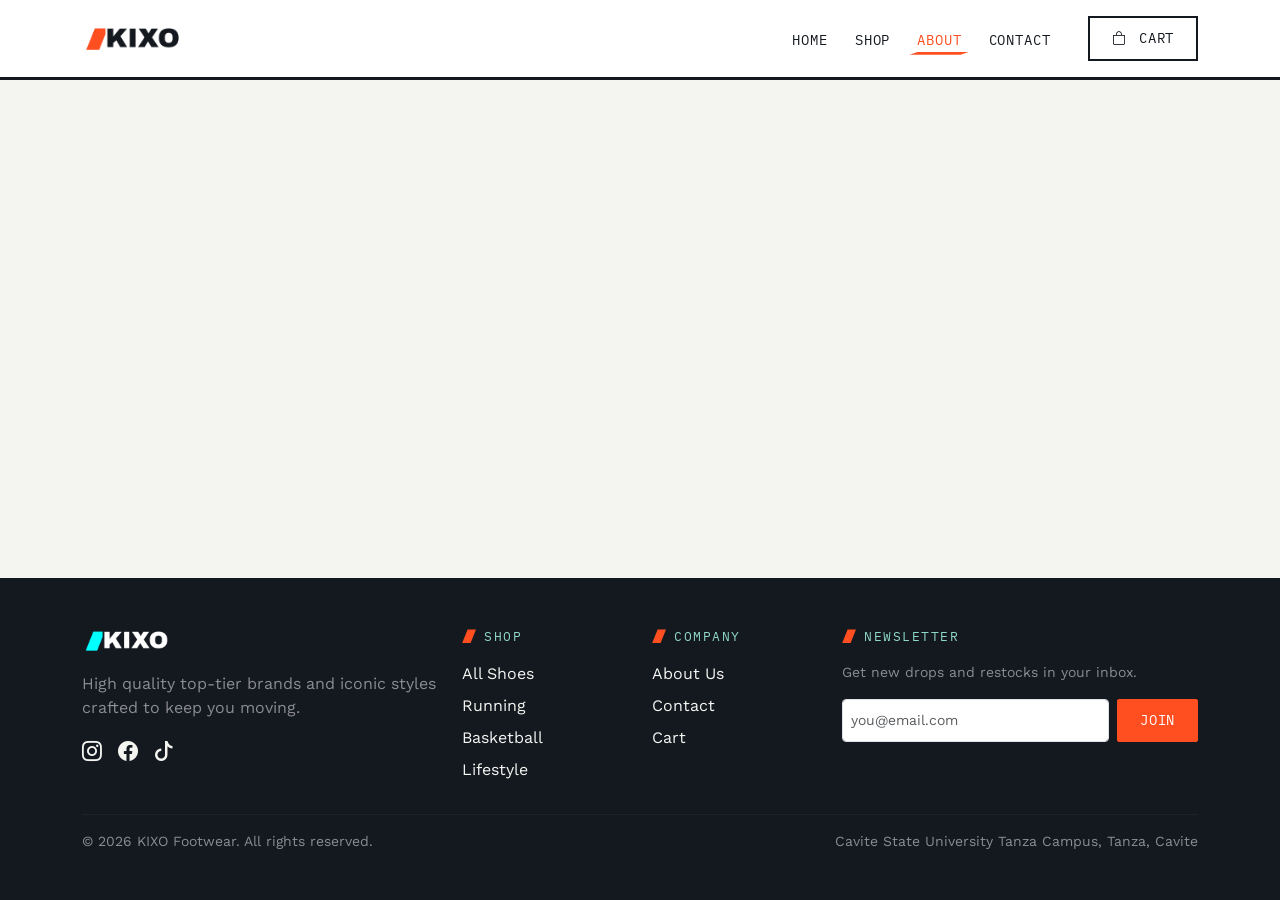
==== about.html @ c461f70f "3rd Commit:: Apply nav and footer" ====
<!DOCTYPE html>
<html lang="en">

<head>
    <meta charset="UTF-8">
    <meta name="viewport" content="width=device-width, initial-scale=1.0">
    <title>About Us | KIXO</title>
    <link href="https://cdn.jsdelivr.net/npm/bootstrap@5.3.3/dist/css/bootstrap.min.css" rel="stylesheet">
    <!-- Bootstrap Icons -->
    <link href="https://cdn.jsdelivr.net/npm/bootstrap-icons@1.11.3/font/bootstrap-icons.css" rel="stylesheet">
    <!-- Google Fonts: Big Shoulders (display) / Work Sans (body) / IBM Plex Mono (labels, prices) -->
    <link rel="preconnect" href="https://fonts.googleapis.com">
    <link rel="preconnect" href="https://fonts.gstatic.com" crossorigin>
    <link
        href="https://fonts.googleapis.com/css2?family=Big+Shoulders:wght@600;700;900&family=Work+Sans:wght@400;500;600;700&family=IBM+Plex+Mono:wght@400;500;600;700&display=swap"
        rel="stylesheet">
    <link rel="stylesheet" href="css/style.css">
</head>

<body class="d-flex flex-column min-vh-100">
    <nav class="navbar navbar-expand-lg navbar-stride sticky-top py-3">
        <div class="container">
            <a class="navbar-brand" href="index.html">
                <img src="images/logo.png" alt="Stride home">
            </a>

            <button class="navbar-toggler d-lg-none border-0" type="button" data-bs-toggle="offcanvas"
                data-bs-target="#mobileNav" aria-controls="mobileNav" aria-label="Toggle navigation">
                <span class="navbar-toggler-icon"></span>
            </button>

            <div class="d-none d-lg-flex align-items-center ms-auto">
                <ul class="navbar-nav">
                    <li class="nav-item"><a class="nav-link" href="index.html">Home</a></li>
                    <li class="nav-item"><a class="nav-link" href="products.html">Shop</a></li>
                    <li class="nav-item"><a class="nav-link active" aria-current="page" href="about.html">About</a></li>
                    <li class="nav-item"><a class="nav-link" href="contact.html">Contact</a></li>
                </ul>
                <a href="cart.html" class="btn btn-outline-dark btn-cart btn-sm ms-4">
                    <i class="bi bi-bag me-1"></i> Cart
                </a>
            </div>
        </div>
    </nav>

    <div class="offcanvas offcanvas-end offcanvas-stride" tabindex="-1" id="mobileNav" aria-labelledby="mobileNavLabel">
        <div class="offcanvas-header">
            <h5 class="offcanvas-title display-font" id="mobileNavLabel">Menu</h5>
            <button type="button" class="btn-close" data-bs-dismiss="offcanvas" aria-label="Close"></button>
        </div>
        <div class="offcanvas-body">
            <ul class="navbar-nav">
                <li class="nav-item"><a class="nav-link" href="index.html">Home</a></li>
                <li class="nav-item"><a class="nav-link" href="products.html">Shop</a></li>
                <li class="nav-item"><a class="nav-link active" aria-current="page" href="about.html">About</a></li>
                <li class="nav-item"><a class="nav-link" href="contact.html">Contact</a></li>
                <li class="nav-item"><a class="nav-link" href="cart.html"><i class="bi bi-bag me-2"></i>Cart</a></li>
            </ul>
            <hr class="border-secondary">
            <div class="d-flex gap-3 fs-5">
                <a href="#" aria-label="Instagram"><i class="bi bi-instagram"></i></a>
                <a href="#" aria-label="Facebook"><i class="bi bi-facebook"></i></a>
                <a href="#" aria-label="TikTok"><i class="bi bi-tiktok"></i></a>
            </div>
        </div>
    </div>

    <main>

    </main>

    <footer class="footer-stride py-5 mt-auto">
        <div class="container">
            <div class="row gy-4">
                <div class="col-lg-4">
                    <img src="images/logo.png" class="footer-brand mb-3" alt="KIXO">
                    <p class="text-white-50">High quality top-tier brands and iconic styles crafted to keep you moving.
                    </p>
                    <div class="d-flex gap-3 fs-5">
                        <a href="#" aria-label="Instagram"><i class="bi bi-instagram"></i></a>
                        <a href="#" aria-label="Facebook"><i class="bi bi-facebook"></i></a>
                        <a href="#" aria-label="TikTok"><i class="bi bi-tiktok"></i></a>
                    </div>
                </div>
                <div class="col-lg-2 col-6">
                    <p class="eyebrow mb-3">Shop</p>
                    <ul class="list-unstyled d-flex flex-column gap-2">
                        <li><a href="products.html" class="text-decoration-none">All Shoes</a></li>
                        <li><a href="products.html" class="text-decoration-none">Running</a></li>
                        <li><a href="products.html" class="text-decoration-none">Basketball</a></li>
                        <li><a href="products.html" class="text-decoration-none">Lifestyle</a></li>
                    </ul>
                </div>
                <div class="col-lg-2 col-6">
                    <p class="eyebrow mb-3">Company</p>
                    <ul class="list-unstyled d-flex flex-column gap-2">
                        <li><a href="about.html" class="text-decoration-none">About Us</a></li>
                        <li><a href="contact.html" class="text-decoration-none">Contact</a></li>
                        <li><a href="cart.html" class="text-decoration-none">Cart</a></li>
                    </ul>
                </div>
                <div class="col-lg-4">
                    <p class="eyebrow mb-3">Newsletter</p>
                    <p class="text-white-50 small">Get new drops and restocks in your inbox.</p>
                    <form class="d-flex gap-2" onsubmit="return false;">
                        <label for="newsletterEmail" class="visually-hidden">Email address</label>
                        <input type="email" id="newsletterEmail" class="form-control form-control-sm"
                            placeholder="you@email.com">
                        <button class="btn btn-primary btn-sm text-nowrap">Join</button>
                    </form>
                </div>
            </div>
            <hr>
            <div class="d-flex flex-column flex-md-row justify-content-between small text-white-50 gap-2">
                <p class="mb-0">&copy; 2026 KIXO Footwear. All rights reserved.</p>
                <p class="mb-0">Cavite State University Tanza Campus, Tanza, Cavite</p>
            </div>
        </div>
    </footer>
    <script src="https://cdn.jsdelivr.net/npm/bootstrap@5.3.3/dist/js/bootstrap.bundle.min.js"></script>
    <script src="js/script.js"></script>
</body>

</html>
---- css/style.css ----
/* Main colors and fonts theme */
:root{
  --ink:    #14181F;   /* primary text / dark surfaces   */
  --cloud:  #F4F5F1;   /* page background                */
  --signal: #FF4E1F;   /* primary accent / CTAs           */
  --court:  #0F6F5C;   /* secondary accent / categories   */
  --steel:  #5B6472;   /* muted text / borders            */
  --chalk:  #FFFFFF;   /* card surfaces                   */
  --fog:    #DEE0D9;   /* light neutral surface           */

  --font-display: 'Big Shoulders', sans-serif;
  --font-body: 'Work Sans', sans-serif;
  --font-mono: 'IBM Plex Mono', monospace;
}

/* Base */
body{
  font-family: var(--font-body);
  background-color: var(--cloud);
  color: var(--ink);
}

h1,h2,h3,h4,h5,.display-font{
  font-family: var(--font-display);
  font-weight: 700;
  text-transform: uppercase;
  letter-spacing: .01em;
}

.eyebrow{
  font-family: var(--font-mono);
  font-size: .8rem;
  letter-spacing: .12em;
  text-transform: uppercase;
  color: var(--court);
  display: inline-flex;
  align-items: center;
  gap: .5rem;
}
.eyebrow::before{
  content: "";
  display: inline-block;
  width: 14px;
  height: 14px;
  background: var(--signal);
  clip-path: polygon(0 100%, 40% 0, 100% 0, 60% 100%);
}

.price, .mono{
  font-family: var(--font-mono);
}

.text-signal{ color: var(--signal) !important; }

a{ color: var(--court); }
a:hover{ color: var(--signal); }

:focus-visible{
  outline: 3px solid var(--signal);
  outline-offset: 2px;
}

@media (prefers-reduced-motion: reduce){
  *{ animation-duration: .001ms !important; transition-duration: .001ms !important; }
}

/* Signature diagonal motif (used in hero / promo / dividers) */

.diagonal-b{
  clip-path: polygon(0 0, 100% 0, 100% 88%, 0 100%);
}
.diagonal-t{
  clip-path: polygon(0 12%, 100% 0, 100% 100%, 0 100%);
}

.chevron{
  display: inline-block;
  width: 1em;
  height: 1em;
  background: currentColor;
  clip-path: polygon(0 100%, 40% 0, 100% 0, 60% 100%);
}

/* Navbar */
.navbar-stride{
  background-color: var(--chalk);
  border-bottom: 3px solid var(--ink);
}
.navbar-stride .navbar-brand img{ height: 34px; }
.navbar-stride .nav-link{
  font-family: var(--font-mono);
  font-size: .85rem;
  letter-spacing: .06em;
  text-transform: uppercase;
  color: var(--ink);
  position: relative;
  margin: 0 .35rem;
  padding-bottom: .25rem !important;
}
.navbar-stride .nav-link:hover{ color: var(--signal); }
.navbar-stride .nav-link.active{ color: var(--signal); }
.navbar-stride .nav-link.active::after{
  content: "";
  position: absolute;
  left: 0; bottom: 0;
  width: 100%;
  height: 3px;
  background: var(--signal);
  clip-path: polygon(0 100%, 15% 0, 100% 0, 85% 100%);
}
.navbar-stride .btn-cart{
  border: 2px solid var(--ink);
  border-radius: 0;
}

/* Offcanvas mobile nav */
.offcanvas-stride{
  background-color: var(--ink);
  color: var(--cloud);
  width: 300px;
}
.offcanvas-stride .nav-link{
  font-family: var(--font-mono);
  color: var(--cloud);
  font-size: 1rem;
  letter-spacing: .04em;
  text-transform: uppercase;
  padding: .75rem 0;
  border-bottom: 1px solid rgba(244,245,241,.12);
}
.offcanvas-stride .nav-link:hover,
.offcanvas-stride .nav-link.active{ color: var(--signal); }
.offcanvas-stride .btn-close{ filter: invert(1); }

/* Buttons */
.btn{
  border-radius: 2px;
  font-family: var(--font-mono);
  letter-spacing: .04em;
  text-transform: uppercase;
  font-size: .85rem;
  padding: .65rem 1.4rem;
}
.btn-primary{
  background-color: var(--signal);
  border-color: var(--signal);
}
.btn-primary:hover,
.btn-primary:focus{
  background-color: #E0430F;
  border-color: #E0430F;
}
.btn-dark{
  background-color: var(--ink);
  border-color: var(--ink);
}
.btn-outline-dark{
  border-color: var(--ink);
  color: var(--ink);
}
.btn-outline-dark:hover{
  background-color: var(--ink);
}

/*  Hero */
.hero{
  background-color: var(--ink);
  color: var(--chalk);
  background-size: cover;
  background-position: left center;
  padding-bottom: 4rem;
}
.hero .eyebrow{ color: #B7BAB2; }
.hero .eyebrow::before{ background: var(--signal); }
.hero h1{
  font-size: clamp(2.75rem, 6vw, 5.25rem);
  line-height: .95;
}

/* Cards — products, categories, about */
.card{
  border: 1px solid var(--fog);
  border-radius: 4px;
  background-color: var(--chalk);
  box-shadow: 0 1px 3px rgba(20,24,31,.06);
  transition: transform .15s ease, box-shadow .15s ease;
}
.card:hover{
  transform: translateY(-4px);
  box-shadow: 0 10px 24px rgba(20,24,31,.12);
}
.card-img-top{
  aspect-ratio: 1 / 1;
  object-fit: cover;
}

.badge-signal{ background-color: var(--signal); color: var(--chalk); }
.badge-court{ background-color: var(--court); color: var(--chalk); }

.category-card{
  position: relative;
  border-radius: 4px;
  overflow: hidden;
  min-height: 220px;
}
.category-card img{
  width: 100%; height: 100%; object-fit: cover;
  position: absolute; inset: 0; z-index: 0;
}
.category-card .category-label{
  position: relative; z-index: 1;
  height: 100%;
  display: flex; align-items: flex-end;
  padding: 1.25rem;
  background: linear-gradient(0deg, rgba(20,24,31,.75), rgba(20,24,31,0) 60%);
}
.category-card .category-label span{
  color: var(--chalk);
  font-family: var(--font-display);
  font-size: 1.6rem;
}

/* Promo banner  */
.promo-banner{
  background-color: var(--court);
  color: var(--chalk);
  background-size: cover;
  background-position: center;
}

/* Footer */
.footer-stride{
  background-color: var(--ink);
  color: var(--cloud);
}
.footer-stride a{ color: var(--cloud); }
.footer-stride a:hover{ color: var(--signal); }
.footer-stride .footer-brand{
  height: 30px;
  filter: invert(1) brightness(2);
}
.footer-stride .eyebrow{ color: #8FD9C4; }
.footer-stride .eyebrow::before{ background: var(--signal); }
.footer-stride hr{ border-color: rgba(244,245,241,.15); }

/* Util */
.section-pad{ padding-top: 5rem; padding-bottom: 5rem; }
@media (max-width: 767.98px){
  .section-pad{ padding-top: 3rem; padding-bottom: 3rem; }
}
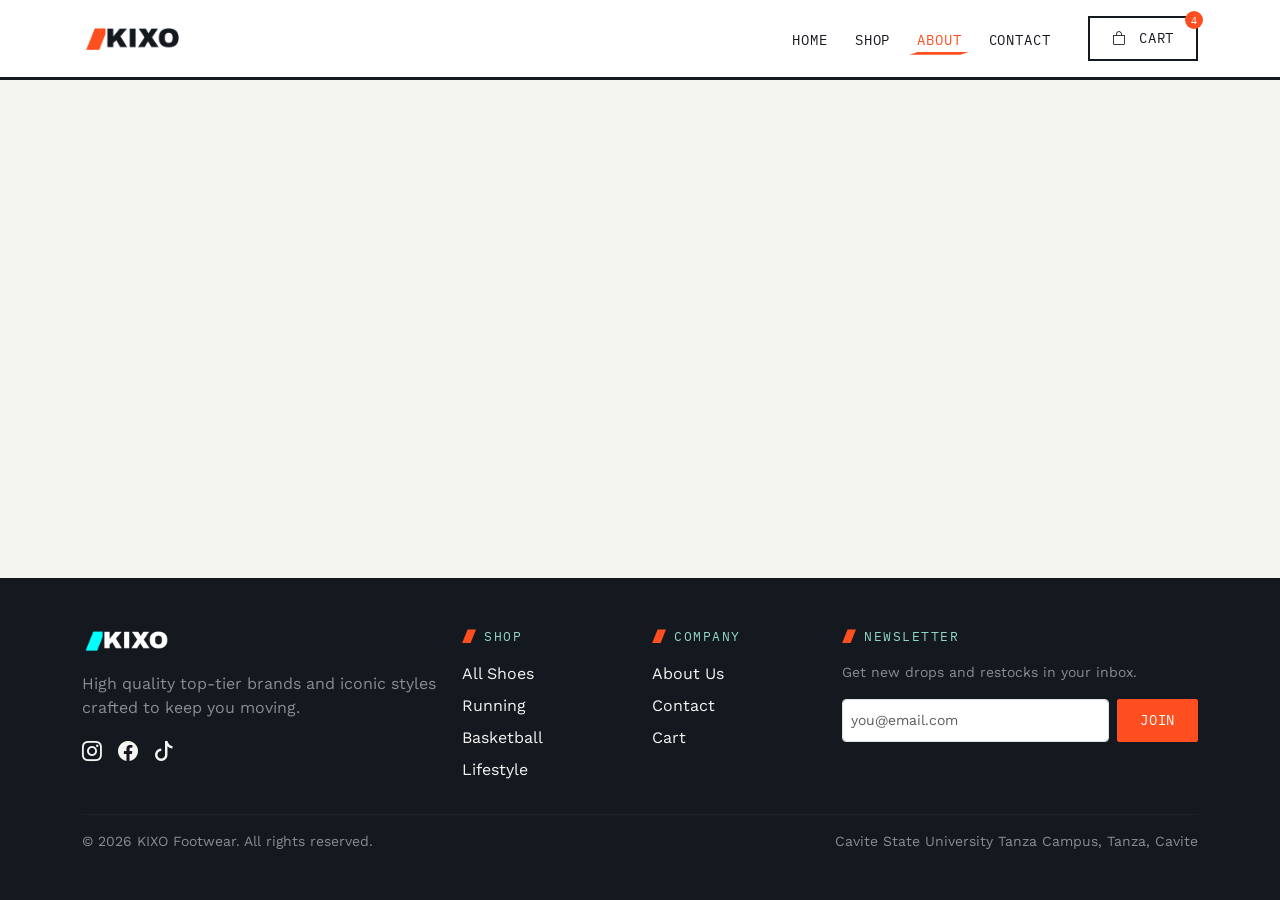
==== commit d74c681f: "9th Commit: Huge Changes & New Features" ====
--- a/about.html
+++ b/about.html
@@ -38,6 +38,7 @@
                 </ul>
                 <a href="cart.html" class="btn btn-outline-dark btn-cart btn-sm ms-4">
                     <i class="bi bi-bag me-1"></i> Cart
+                    <span id="navCartCount" class="cart-count-badge"></span>
                 </a>
             </div>
         </div>
@@ -118,6 +119,8 @@
         </div>
     </footer>
     <script src="https://cdn.jsdelivr.net/npm/bootstrap@5.3.3/dist/js/bootstrap.bundle.min.js"></script>
+    <script src="js/products-data.js"></script>
+    <script src="js/cart.js"></script>
     <script src="js/script.js"></script>
 </body>
 
--- a/css/style.css
+++ b/css/style.css
@@ -7,10 +7,19 @@
   --steel:  #5B6472;   /* muted text / borders            */
   --chalk:  #FFFFFF;   /* card surfaces                   */
   --fog:    #DEE0D9;   /* light neutral surface           */
+  --white:  #FFFFFF;   /* white                           */
 
   --font-display: 'Big Shoulders', sans-serif;
   --font-body: 'Work Sans', sans-serif;
   --font-mono: 'IBM Plex Mono', monospace;
+
+  /*
+   * Product cards (Featured on Home + Shop grid): fixed height is customizable.
+   * Change --product-card-height to make every product card taller or shorter.
+   * Optional: --product-card-image-height sets the photo area inside each card.
+   */
+  --product-card-height: 26rem;
+  --product-card-image-height: 11.5rem;
 }
 
 /* Base */
@@ -18,6 +27,11 @@
   font-family: var(--font-body);
   background-color: var(--cloud);
   color: var(--ink);
+}
+
+/* Home page only: pure white background instead of the default cloud tint */
+body.page-home{
+  background-color: var(--chalk);
 }
 
 h1,h2,h3,h4,h5,.display-font{
@@ -111,6 +125,23 @@
 .navbar-stride .btn-cart{
   border: 2px solid var(--ink);
   border-radius: 0;
+  position: relative;
+}
+.cart-count-badge{
+  position: absolute;
+  top: -7px;
+  right: -7px;
+  min-width: 18px;
+  height: 18px;
+  padding: 0 4px;
+  border-radius: 999px;
+  background-color: var(--signal);
+  color: var(--chalk);
+  font-family: var(--font-mono);
+  font-size: .65rem;
+  line-height: 18px;
+  text-align: center;
+  display: none;
 }
 
 /* Offcanvas mobile nav */
@@ -192,6 +223,87 @@
 .card-img-top{
   aspect-ratio: 1 / 1;
   object-fit: cover;
+}
+
+/* Product grid — index.html featured + products.html shop */
+.product-item > .card{
+  height: var(--product-card-height);
+  display: flex;
+  flex-direction: column;
+  overflow: hidden;
+}
+.product-item > .card > .position-relative{
+  flex-shrink: 0;
+}
+.product-item .card-img-top{
+  height: var(--product-card-image-height);
+  aspect-ratio: unset;
+  width: 100%;
+  object-fit: cover;
+}
+.product-item .card-body{
+  flex: 1 1 auto;
+  min-height: 0;
+}
+.product-item .card-body > h3{
+  display: -webkit-box;
+  -webkit-box-orient: vertical;
+  -webkit-line-clamp: 2;
+  overflow: hidden;
+}
+.product-item .card-body > p.text-secondary{
+  display: -webkit-box;
+  -webkit-box-orient: vertical;
+  -webkit-line-clamp: 3;
+  overflow: hidden;
+  margin-bottom: 0.75rem;
+}
+
+/* Product details — large image */
+#productDetailRoot .col-lg-6:first-child > div.rounded{
+  border: 3px solid var(--signal);
+}
+
+/* Product details — size picker */
+.product-size-picker{
+  padding: 1rem 1.1rem;
+  border: 1px solid var(--fog);
+  border-radius: 4px;
+  background-color: var(--chalk);
+}
+.size-region-group .btn{
+  font-family: var(--font-mono);
+  font-size: .75rem;
+  letter-spacing: .08em;
+  min-width: 3.25rem;
+}
+.size-option-btn{
+  min-width: 2.85rem;
+  padding: .5rem .65rem;
+  font-family: var(--font-mono);
+  font-size: .85rem;
+  line-height: 1;
+  border: 1px solid var(--fog);
+  border-radius: 4px;
+  background-color: var(--cloud);
+  color: var(--ink);
+  transition: border-color .15s ease, background-color .15s ease, color .15s ease;
+}
+.size-option-btn:hover{
+  border-color: var(--steel);
+  background-color: var(--chalk);
+}
+.size-option-btn.active{
+  border-color: var(--ink);
+  background-color: var(--ink);
+  color: var(--chalk);
+}
+.size-option-btn:focus-visible{
+  outline: 3px solid var(--signal);
+  outline-offset: 2px;
+}
+#sizeSelectionHint.is-warning{
+  color: var(--signal);
 }
 
 .badge-signal{ background-color: var(--signal); color: var(--chalk); }
@@ -228,6 +340,23 @@
   background-position: center;
 }
 
+/* Cart table */
+
+.table-cart th{
+  font-family: var(--font-mono);
+  font-size: .75rem;
+  text-transform: uppercase;
+  letter-spacing: .08em;
+  color: var(--steel);
+  border-bottom-width: 2px;
+}
+.table-cart td{ vertical-align: middle; }
+.cart-thumb{
+  width: 72px; height: 72px;
+  object-fit: cover;
+  border-radius: 4px;
+}
+
 /* Footer */
 .footer-stride{
   background-color: var(--ink);
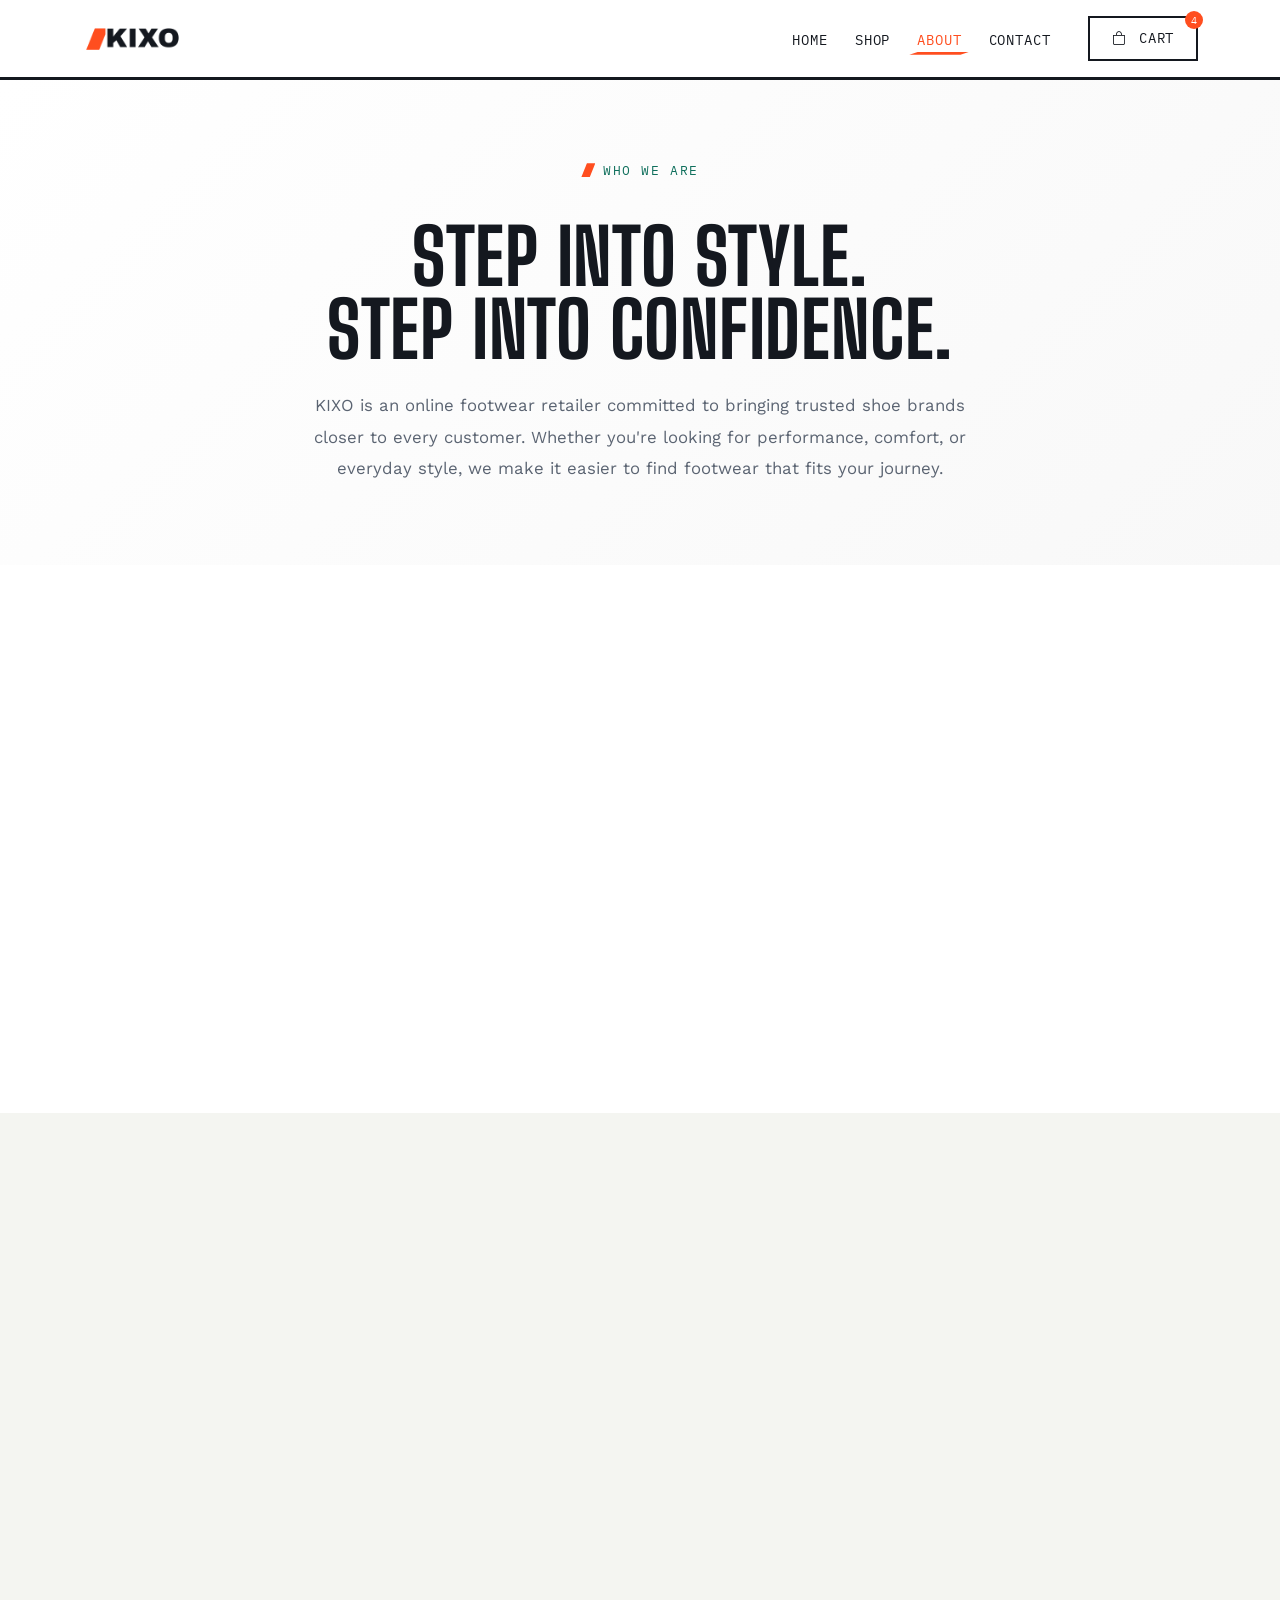
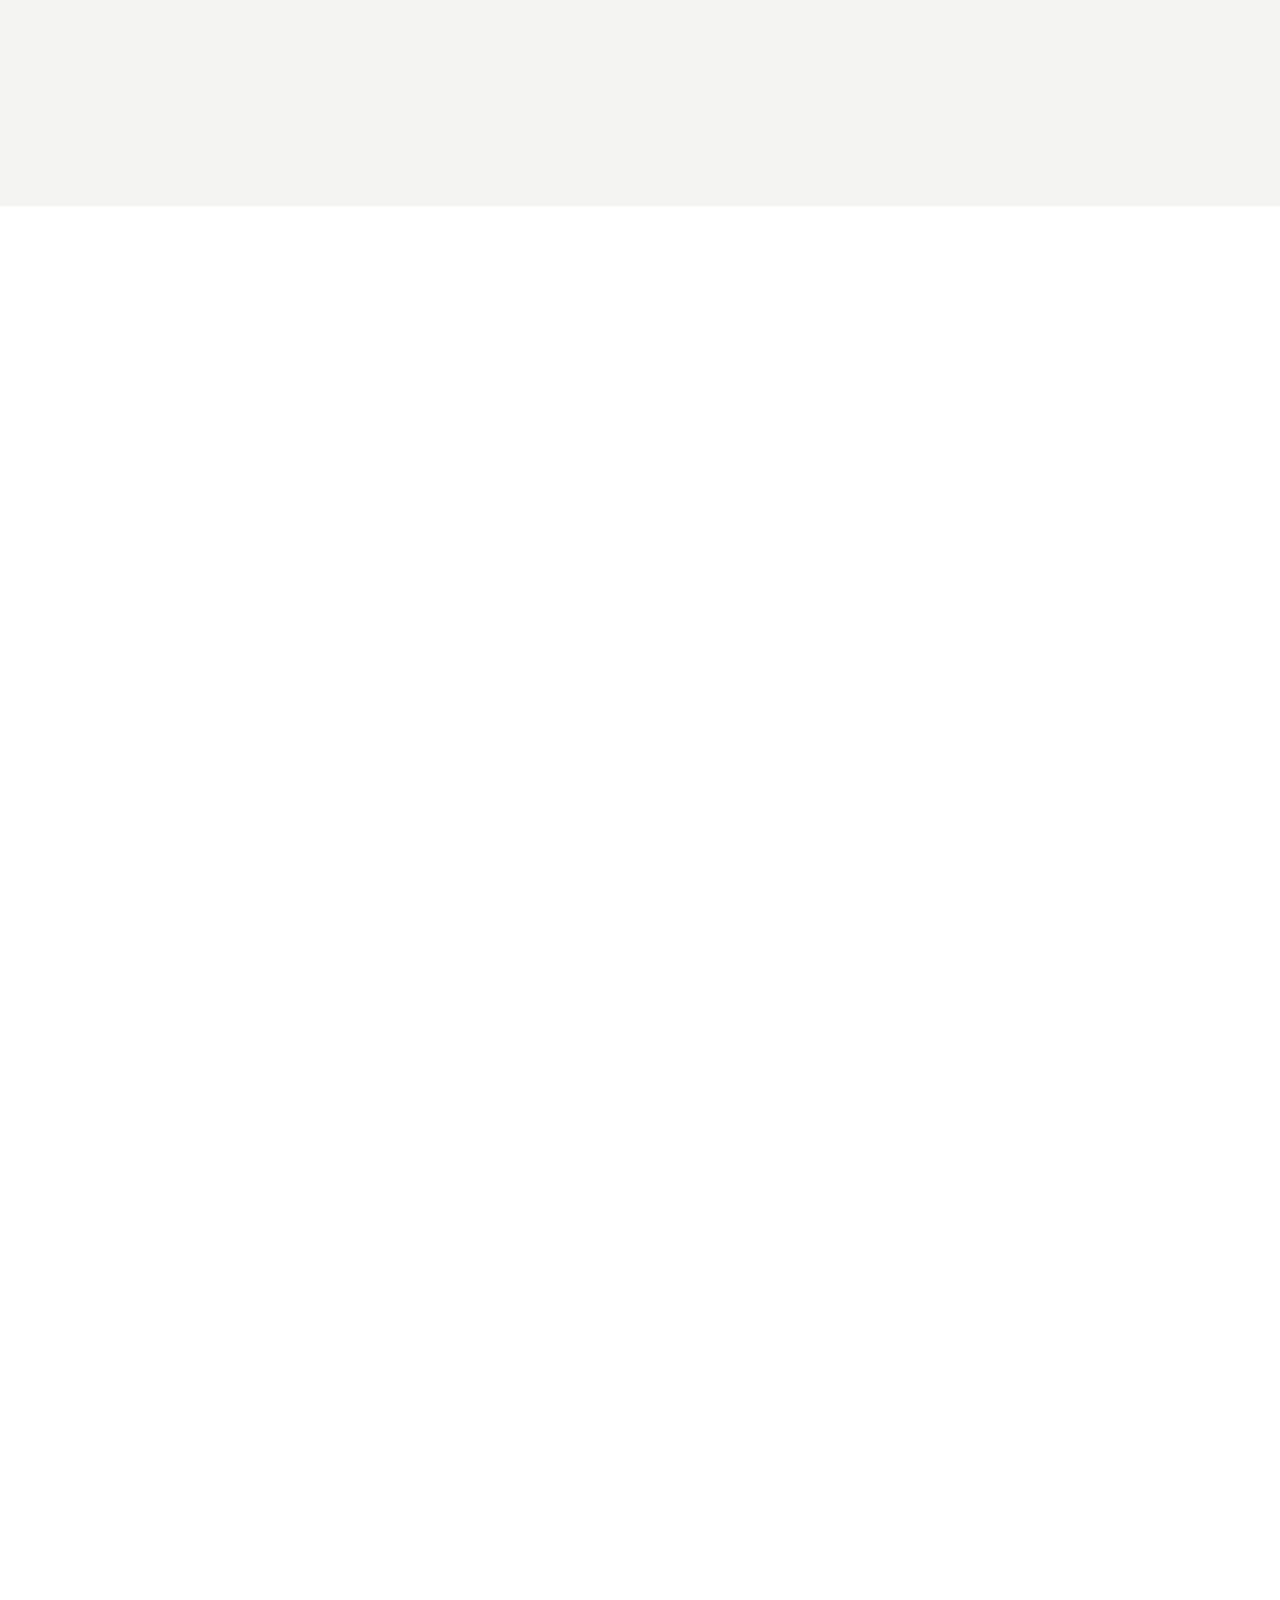
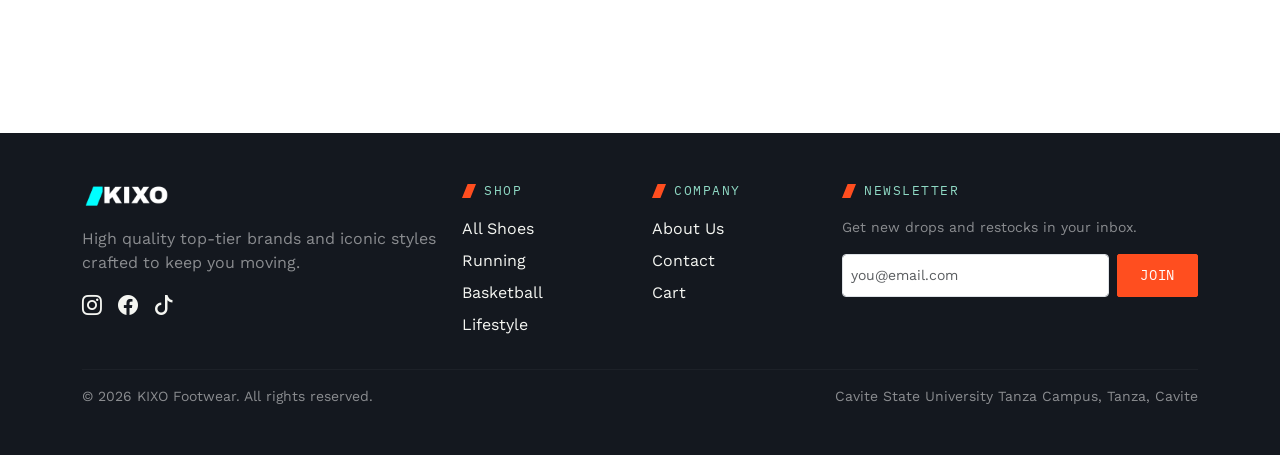
==== commit 08fd9678: "added about infos" ====
--- a/about.html
+++ b/about.html
@@ -15,6 +15,7 @@
         href="https://fonts.googleapis.com/css2?family=Big+Shoulders:wght@600;700;900&family=Work+Sans:wght@400;500;600;700&family=IBM+Plex+Mono:wght@400;500;600;700&display=swap"
         rel="stylesheet">
     <link rel="stylesheet" href="css/style.css">
+    <link rel="stylesheet" href="css/about.css">
 </head>
 
 <body class="d-flex flex-column min-vh-100">
@@ -68,7 +69,499 @@
 
     <main>
 
+    <!-- ABOUT HERO -->
+
+        <section class="about-hero section-pad">
+
+            <div class="container">
+
+                <div class="row justify-content-center">
+
+                    <div class="col-lg-8 text-center">
+
+                        <p class="eyebrow">
+
+                            WHO WE ARE
+
+                        </p>
+
+                        <h1 class="display-font hero-title mt-4">
+
+                            Step Into Style.
+                            <br>
+                            Step Into Confidence.
+
+                        </h1>
+
+                        <p class="hero-text mt-4">
+
+                            KIXO is an online footwear retailer committed to
+                            bringing trusted shoe brands closer to every customer.
+                            Whether you're looking for performance, comfort,
+                            or everyday style, we make it easier to find
+                            footwear that fits your journey.
+
+                        </p>
+
+                    </div>
+
+                </div>
+
+            </div>
+
+        </section>
+
+        <!-- OUR STORY -->
+
+        <section id="our-story" class="our-story">
+
+            <div class="container">
+
+                <div class="row align-items-center g-5">
+
+                    <!-- Left : Story Text -->
+
+                    <div class="col-lg-6 reveal-left">
+
+                        <p class="eyebrow">
+                            OUR STORY
+                        </p>
+
+                        <h2 class="display-font story-title mt-3">
+                            Bringing Trusted Footwear
+                            Closer to Everyone.
+                        </h2>
+
+                        <p class="story-text mt-4">
+                            KIXO was founded with a simple vision—to make finding quality
+                            footwear easier, more convenient, and more enjoyable. We believe
+                            every customer deserves access to trusted shoe brands without the
+                            hassle of searching through countless stores.
+                        </p>
+
+                        <p class="story-text">
+                            From athletic performance to everyday lifestyle shoes, KIXO
+                            carefully brings together a wide selection of footwear that
+                            combines comfort, style, and reliability. Our goal is to help
+                            every customer step confidently into every journey.
+                        </p>
+
+                    </div>
+
+                    <!-- Right : Story Image -->
+
+                    <div class="col-lg-6 reveal-right">
+
+                        <div class="story-image-wrapper">
+
+                            <img
+                                src="images/aboutus-imgs/shoe collection.jpg"
+                                alt="Our Story"
+                                class="img-fluid story-image">
+
+                        </div>
+
+                    </div>
+
+                </div>
+
+            </div>
+
+        </section>
+
+        <!-- OUR PURPOSE -->
+
+        <section id="our-purpose" class="purpose-section section-pad">
+
+            <div class="container">
+
+                <!-- Section Heading -->
+
+                <div class="text-center mb-5 reveal">
+
+                    <p class="eyebrow">
+
+                        OUR PURPOSE
+
+                    </p>
+
+                    <h2 class="display-font purpose-title mt-3">
+
+                        Driven by Passion.
+                        <br>
+                        Built for Every Step.
+
+                    </h2>
+
+                    <p class="purpose-subtitle mt-3">
+
+                        Everything we do is guided by our passion for providing
+                        customers with trusted footwear and an exceptional
+                        shopping experience.
+
+                    </p>
+
+                </div>
+
+                <div class="row g-4">
+
+                    <!-- Mission -->
+
+                    <div class="col-lg-6">
+
+                        <div class="card purpose-card reveal-up">
+
+                            <div class="purpose-icon">
+
+                                <i class="bi bi-lightning-charge-fill"></i>
+
+                            </div>
+
+                            <h3>
+
+                                Our Mission
+
+                            </h3>
+
+                            <div class="purpose-line"></div>
+
+                            <p>
+
+                                To provide customers with a convenient and reliable
+                                online destination for trusted footwear brands,
+                                offering quality products, excellent customer
+                                service, and a seamless shopping experience that
+                                inspires confidence in every step.
+
+                            </p>
+
+                        </div>
+
+                    </div>
+
+                    <!-- Vision -->
+
+                    <div class="col-lg-6">
+
+                        <div class="card purpose-card reveal-up">
+                            <div class="purpose-icon">
+
+                                <i class="bi bi-stars"></i>
+
+                            </div>
+
+                            <h3>
+
+                                Our Vision
+
+                            </h3>
+
+                            <div class="purpose-line"></div>
+
+                            <p>
+
+                                To become one of the most trusted online footwear
+                                retailers by connecting customers with premium
+                                shoe brands while continuously improving
+                                convenience, accessibility, and customer
+                                satisfaction.
+
+                            </p>
+
+                        </div>
+
+                    </div>
+
+                </div>
+
+            </div>
+
+        </section>
+
+        <!-- MEET THE TEAM -->
+
+        <section id="team" class="team-section section-pad">
+
+            <div class="container">
+
+                <!-- Section Heading -->
+
+                <div class="text-center mb-5 reveal">
+
+                    <p class="eyebrow">
+
+                        OUR TEAM
+
+                    </p>
+
+                    <h2 class="display-font team-title mt-3">
+
+                        The People Behind KIXO
+
+                    </h2>
+
+                    <p class="team-subtitle mt-3">
+
+                        Meet the passionate individuals who collaborated to
+                        bring the KIXO website to life.
+
+                    </p>
+
+                </div>
+
+                <!-- Leader -->
+
+                <div class="row justify-content-center mb-5">
+
+                    <div class="col-lg-4 col-md-6">
+
+                        <div class="team-card leader-card reveal-up">
+
+                            <img src="images/aboutus-imgs/no appearance.avif"
+                                class="team-photo"
+                                alt="Leader">
+
+                            <h4 class="mt-4">
+
+                                John Lery Domingo
+
+                            </h4>
+
+                            <span class="team-role">
+
+                                Project Leader
+
+                            </span>
+
+                            <p class="team-description mt-3">
+
+                                Led the development of KIXO by coordinating
+                                the team, managing project progress,
+                                and ensuring every section worked together.
+
+                            </p>
+
+                        </div>
+
+                    </div>
+
+                </div>
+
+                <!-- Members -->
+
+                <div class="row g-4">
+
+                    <!-- Member 1 -->
+
+                    <div class="col-lg-4 col-md-6">
+
+                        <div class="team-card reveal-up">
+
+                            <img src="images/aboutus-imgs/no appearance.avif"
+                                class="team-photo"
+                                alt="Rainier Castillo">
+
+                            <h5 class="mt-3">
+
+                                Rainier Castillo
+
+                            </h5>
+
+                            <span class="team-role">
+
+                                Frontend Developer
+
+                            </span>
+
+                            <p class="team-description">
+
+                                Developed the About Us page including
+                                Our Story, Mission & Vision,
+                                and Meet the Team sections.
+
+                            </p>
+
+                        </div>
+
+                    </div>
+
+                    <!-- Member 2 -->
+
+                    <div class="col-lg-4 col-md-6">
+
+                        <div class="team-card reveal-up">
+
+                            <img src="images/aboutus-imgs/no appearance.avif"
+                                class="team-photo"
+                                alt="Mike Cayunda">
+
+                            <h5 class="mt-3">
+
+                                Mike Cayunda
+
+                            </h5>
+
+                            <span class="team-role">
+
+                                Frontend Developer
+
+                            </span>
+
+                            <p class="team-description">
+
+                                Developed the Our Story section
+                                and contributed to the About page
+                                layout and content.
+
+                            </p>
+
+                        </div>
+
+                    </div>
+
+                    <!-- Member 3 -->
+
+                    <div class="col-lg-4 col-md-6">
+
+                        <div class="team-card reveal-up">
+
+                            <img src="images/aboutus-imgs/no appearance.avif"
+                                class="team-photo"
+                                alt="Adrian Mabuti">
+
+                            <h5 class="mt-3">
+
+                                Adrian Mabuti
+
+                            </h5>
+
+                            <span class="team-role">
+
+                                Assistant Leader
+
+                            </span>
+
+                            <p class="team-description">
+
+                                Assisted project management and
+                                coordinated development tasks.
+
+                            </p>
+
+                        </div>
+
+                    </div>
+
+                    <!-- Member 4 -->
+
+                    <div class="col-lg-4 col-md-6">
+
+                        <div class="team-card reveal-up">
+
+                            <img src="images/aboutus-imgs/no appearance.avif"
+                                class="team-photo"
+                                alt="Christian Fermin">
+
+                            <h5 class="mt-3">
+
+                                Christian Fermin
+
+                            </h5>
+
+                            <span class="team-role">
+
+                                Member
+
+                            </span>
+
+                            <p class="team-description">
+
+                                Worked on the FAQ section and
+                                helped improve customer support
+                                information.
+
+                            </p>
+
+                        </div>
+
+                    </div>
+
+                    <!-- Member 5 -->
+
+                    <div class="col-lg-4 col-md-6">
+
+                        <div class="team-card reveal-up">
+
+                            <img src="images/aboutus-imgs/no appearance.avif"
+                                class="team-photo"
+                                alt="Richie Mapa">
+
+                            <h5 class="mt-3">
+
+                                Richie Mapa
+
+                            </h5>
+
+                            <span class="team-role">
+
+                                Member
+
+                            </span>
+
+                            <p class="team-description">
+
+                                Assisted in developing website
+                                components and maintaining
+                                design consistency.
+
+                            </p>
+
+                        </div>
+
+                    </div>
+
+                    <!-- Member 6 -->
+
+                    <div class="col-lg-4 col-md-6">
+
+                        <div class="team-card reveal-up">
+
+                            <img src="images/aboutus-imgs/no appearance.avif"
+                                class="team-photo"
+                                alt="Ryan Andrei Obedientes">
+
+                            <h5 class="mt-3">
+
+                                Ryan Andrei Obedientes
+
+                            </h5>
+
+                            <span class="team-role">
+
+                                Member
+
+                            </span>
+
+                            <p class="team-description">
+
+                                Contributed to development and
+                                supported website testing and
+                                refinement.
+
+                            </p>
+
+                        </div>
+
+                    </div>
+
+                </div>
+
+            </div>
+
+        </section>
+
     </main>
+
 
     <footer class="footer-stride py-5 mt-auto">
         <div class="container">
@@ -122,6 +615,7 @@
     <script src="js/products-data.js"></script>
     <script src="js/cart.js"></script>
     <script src="js/script.js"></script>
+    <script src="js/about-us.js"></script>
 </body>
 
-</html>+</html>
--- a/css/about.css
+++ b/css/about.css
@@ -0,0 +1,504 @@
+/*  ABOUT PAGE */
+
+.about-hero{
+    background: linear-gradient(
+        135deg,
+        var(--chalk),
+        #f8f8f8
+    );
+
+    position: relative;
+    overflow: hidden;
+}
+
+.hero-title{
+
+    font-size: clamp(3rem,6vw,5.5rem);
+
+    line-height: .95;
+
+    color: var(--ink);
+
+    max-width: 900px;
+
+    margin-inline:auto;
+
+}
+
+.hero-text{
+
+    max-width:700px;
+
+    margin:auto;
+
+    color:var(--steel);
+
+    line-height:1.9;
+
+    font-size:1.05rem;
+
+}
+
+/* OUR STORY */
+
+.our-story{
+
+    background:var(--chalk);
+
+}
+
+/* STORY IMAGE */
+
+.story-image-wrapper{
+
+    position: relative;
+
+    overflow: hidden;
+
+    border-radius: 20px;
+
+    box-shadow: 0 20px 45px rgba(0,0,0,.12);
+
+}
+
+.story-image-wrapper::before{
+
+    content:"";
+
+    position:absolute;
+
+    top:15px;
+
+    left:15px;
+
+    width:100%;
+
+    height:100%;
+
+    border:2px solid var(--signal);
+
+    border-radius:20px;
+
+    z-index:-1;
+
+}
+
+.story-image{
+    width: 100%;
+
+    height: 500px;
+
+    object-fit: cover;
+
+    transition: transform .5s ease;
+
+    display: block;
+
+    margin-top:3rem;
+
+    overflow:hidden;
+
+    border-radius:18px;
+
+}
+
+.story-image img{
+
+    width:100%;
+
+    border-radius:18px;
+
+    transition:transform .5s ease;
+
+    display:block;
+
+}
+
+.story-image-wrapper:hover img .story-image{
+
+    transform:scale(1.05);
+
+}
+
+.story-text{
+
+    color:var(--steel);
+
+    line-height:2;
+
+    font-size:1.05rem;
+
+    max-width:700px;
+
+    margin:auto;
+
+    margin-bottom:1.5rem;
+
+}
+
+.story-title{
+
+    color:var(--ink);
+
+    margin-bottom:2rem;
+
+}
+
+/* OUR PURPOSE */
+
+.purpose-section{
+
+    background: var(--cloud);
+
+}
+
+.purpose-title{
+
+    max-width:700px;
+
+    margin:auto;
+
+    color:var(--ink);
+
+}
+
+.purpose-subtitle{
+
+    max-width:650px;
+
+    margin:auto;
+
+    color:var(--steel);
+
+    line-height:1.8;
+
+}
+
+.purpose-card{
+
+    border:none;
+
+    border-radius:18px;
+
+    transition:.35s ease;
+
+    overflow:hidden;
+
+}
+
+.purpose-card:hover{
+
+    border-top:4px solid var(--signal);
+
+    transform:translateY(-8px);
+
+    box-shadow:0 20px 40px rgba(0,0,0,.08);
+
+}
+
+.purpose-icon{
+
+    width:55px;
+
+    height:55px;
+
+    border-radius:50%;
+
+    display:flex;
+
+    align-items:center;
+
+    justify-content:center;
+
+    background:#fff0eb;
+
+    color:var(--signal);
+
+    font-size:1.3rem;
+
+    margin-bottom:1.5rem;
+
+}
+
+.purpose-icon i{
+
+    font-size:2rem;
+
+    color:var(--signal);
+
+}
+
+.purpose-card h3{
+
+    color:var(--ink);
+
+    margin-bottom:.75rem;
+
+}
+
+.purpose-line{
+
+    width:60px;
+
+    height:4px;
+
+    background:var(--signal);
+
+    margin:1rem 0;
+
+}
+
+.purpose-card p{
+
+    color:var(--steel);
+
+    line-height:1.9;
+
+    margin-bottom:0;
+
+}
+
+/* OUR TEAM */
+
+.team-section{
+
+    background:var(--chalk);
+
+}
+
+.team-title{
+
+    color:var(--ink);
+
+}
+
+.team-subtitle{
+
+    max-width:650px;
+
+    margin:auto;
+
+    color:var(--steel);
+
+}
+
+.team-card{
+
+    text-align:center;
+
+    padding:1.8rem;
+
+    border:none;
+
+    border-radius:18px;
+
+    transition:all .35s ease;
+
+    overflow:hidden;
+
+    height:100%;
+
+}
+
+.team-card:hover{
+
+    transform:translateY(-8px);
+
+    box-shadow:0 18px 35px rgba(0,0,0,.08);
+
+}
+
+.team-photo{
+
+    width:120px;
+
+    height:120px;
+
+    object-fit:cover;
+
+    border-radius:50%;
+
+    border:4px solid var(--fog);
+
+    padding:4px;
+
+    background:white;
+
+    margin:auto;
+
+    display:block;
+
+    transition:.35s;
+
+}
+
+.leader-card{
+
+    border-top:5px solid var(--signal);
+
+    transform:scale(1.02);
+
+}
+
+.leader-card .team-photo{
+
+    width:135px;
+
+    height:135px;
+
+}
+
+.team-card h4,
+.team-card h5{
+
+    color:var(--ink);
+
+    margin-top:1rem;
+
+    margin-bottom:.4rem;
+
+    font-weight:700;
+
+}
+
+.team-role{
+
+    display:inline-block;
+
+    padding:.35rem .8rem;
+
+    border-radius:999px;
+
+    background:rgba(255, 90, 31, .1);
+
+    color:var(--signal);
+
+    font-size:.8rem;
+
+    font-weight:600;
+
+    letter-spacing:.05em;
+
+    text-transform:uppercase;
+
+}
+
+.team-description{
+
+    color:var(--steel);
+
+    line-height:1.8;
+
+    margin-top:1rem;
+
+    margin-bottom:0;
+
+    font-size:.95rem;
+
+}
+
+.team-card:hover .team-photo{
+
+    border-color:var(--signal);
+
+}
+
+/* SCROLL REVEAL */
+
+.reveal,
+.reveal-left,
+.reveal-right,
+.reveal-up{
+
+    opacity:0;
+
+    transition:all .8s ease;
+
+}
+
+.reveal{
+
+    transform:translateY(40px);
+
+}
+
+.reveal-left{
+
+    transform:translateX(-50px);
+
+}
+
+.reveal-right{
+
+    transform:translateX(50px);
+
+}
+
+.reveal-up{
+
+    transform:translateY(50px);
+
+}
+
+.reveal.active,
+.reveal-left.active,
+.reveal-right.active,
+.reveal-up.active{
+
+    opacity:1;
+
+    transform:translate(0,0);
+
+}
+
+/* RESPONSIVE */
+
+@media (max-width:991px){
+
+    .hero-title{
+
+        font-size:3rem;
+
+    }
+
+    .story-title,
+    .purpose-title,
+    .team-title{
+
+        text-align:center;
+
+    }
+
+    .story-text{
+
+        text-align:center;
+
+    }
+
+    .our-story img{
+
+        height:350px;
+
+        margin-top:1rem;
+
+    }
+
+}
+
+@media (max-width:576px){
+
+    .hero-title{
+
+        font-size:2.3rem;
+
+    }
+
+    .team-photo{
+
+        width:120px;
+
+        height:120px;
+
+    }
+
+}
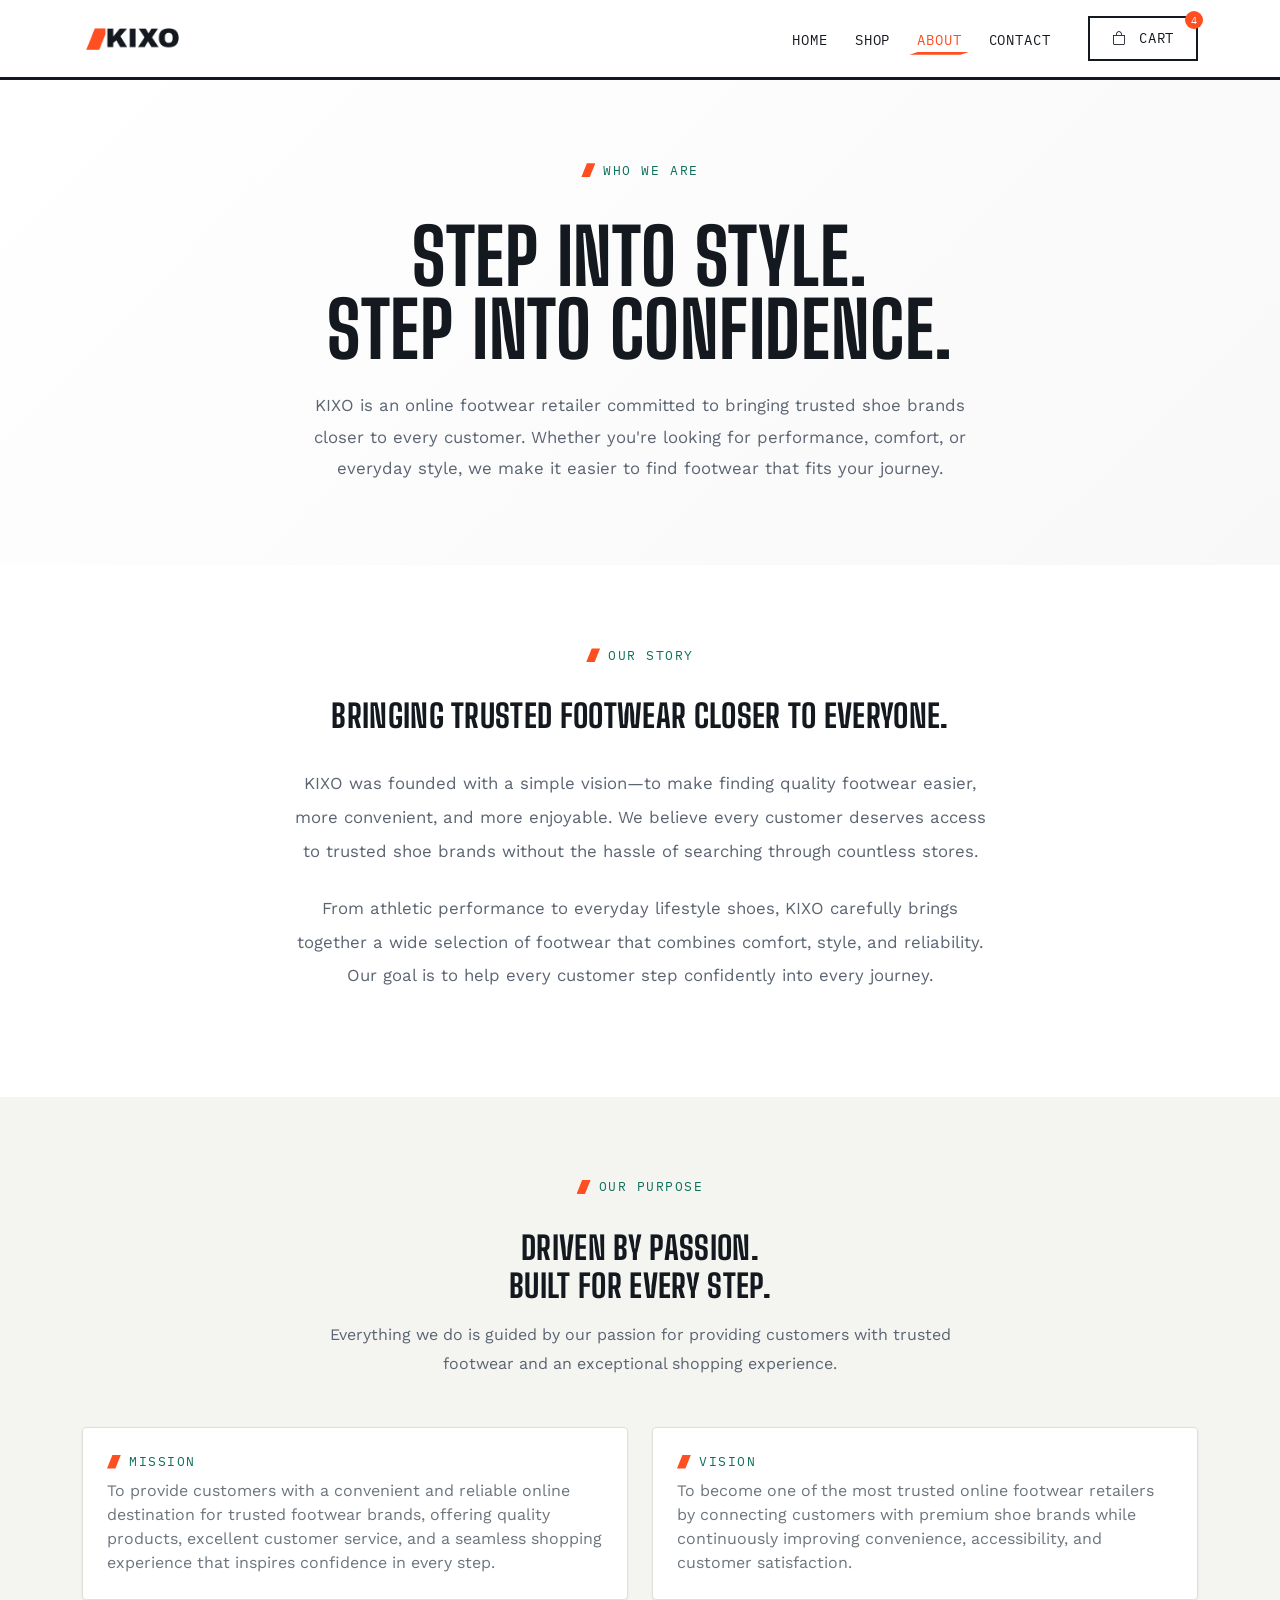
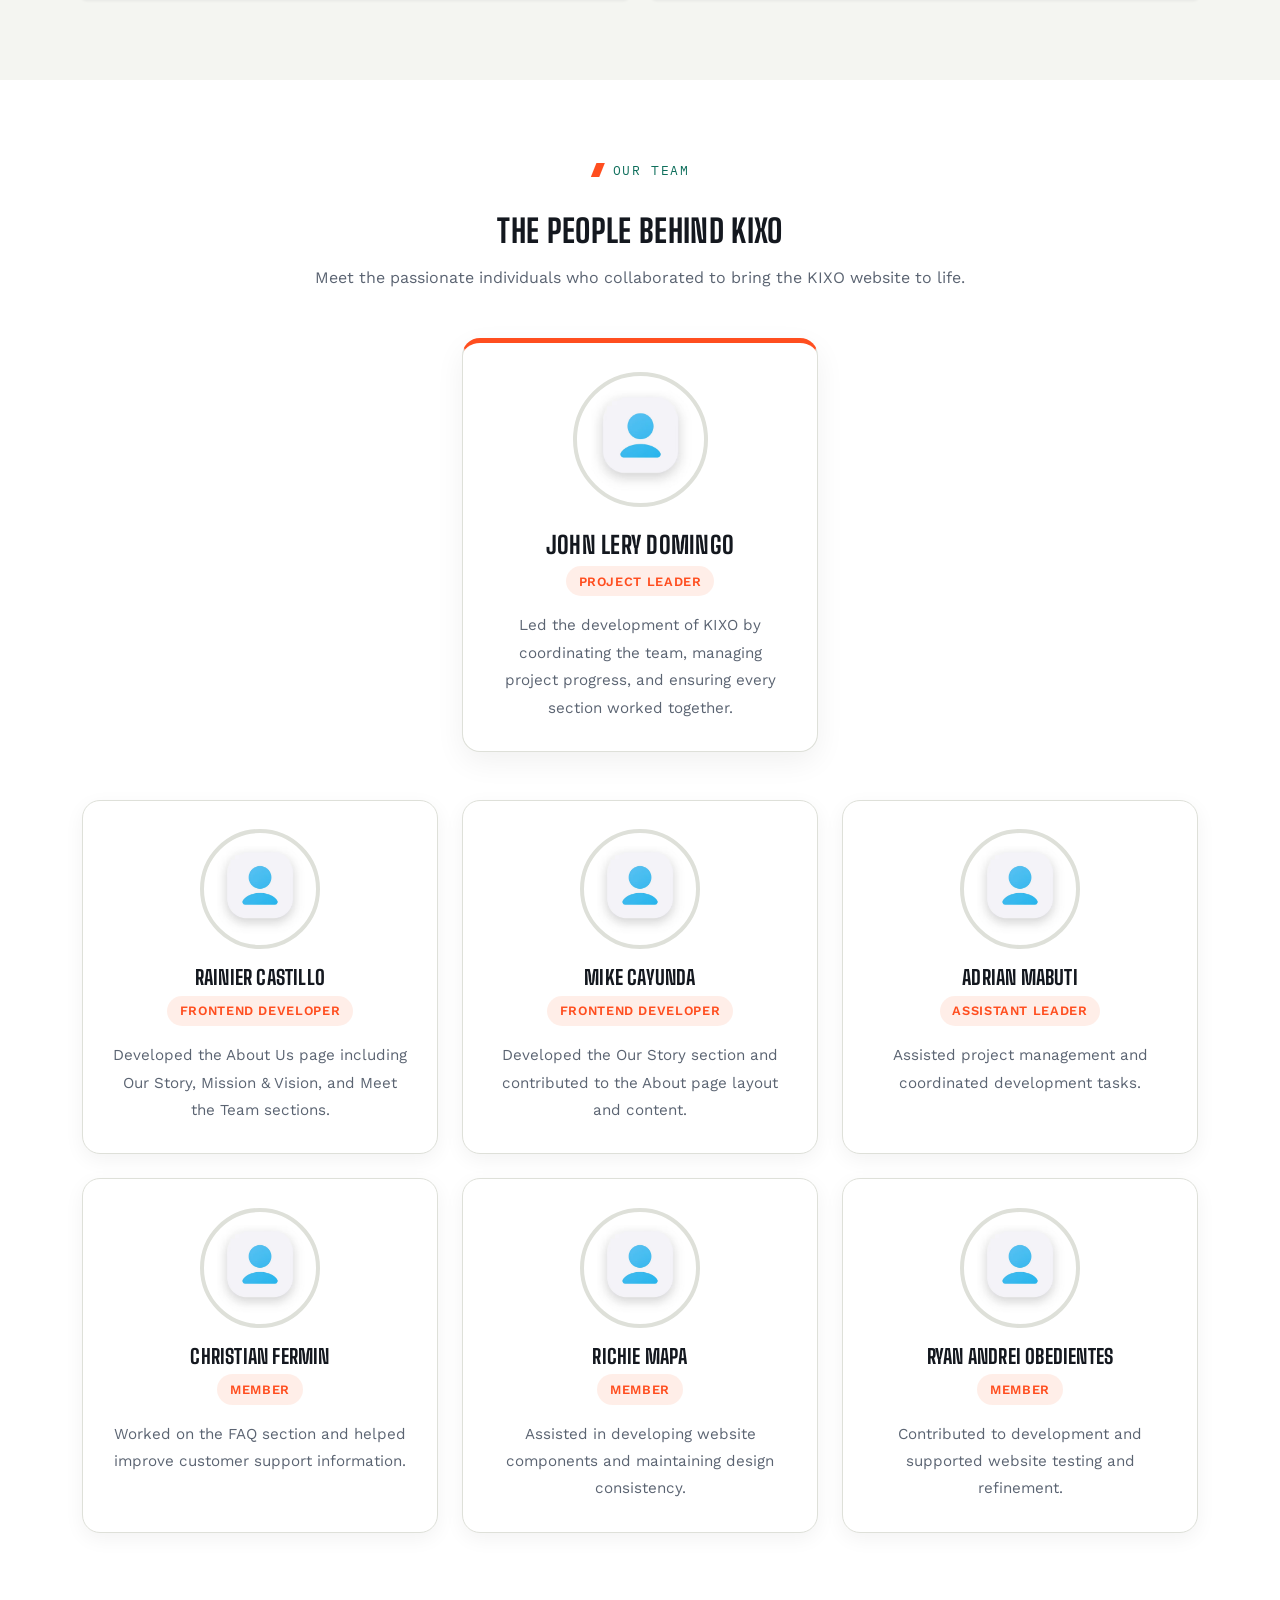
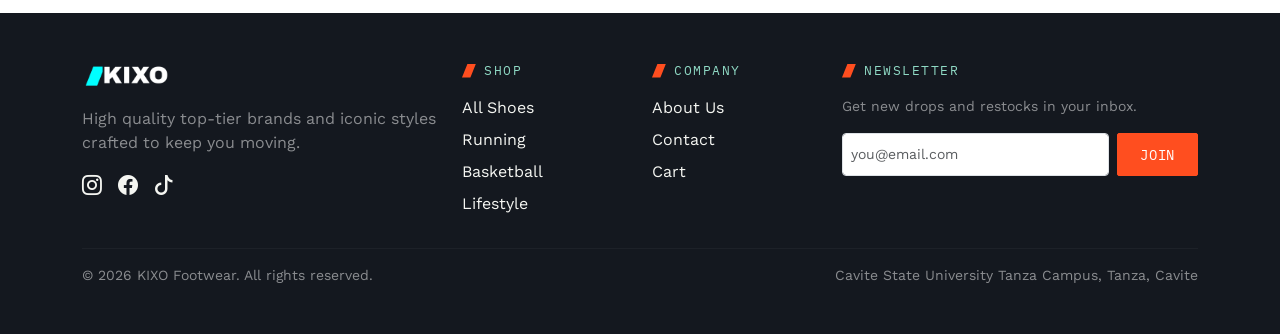
==== commit bff8416e: "16th commit: Fixed design for about & contact page." ====
--- a/about.html
+++ b/about.html
@@ -69,7 +69,7 @@
 
     <main>
 
-    <!-- ABOUT HERO -->
+        <!-- ABOUT HERO -->
 
         <section class="about-hero section-pad">
 
@@ -113,15 +113,13 @@
 
         <!-- OUR STORY -->
 
-        <section id="our-story" class="our-story">
+        <section id="our-story" class="our-story section-pad">
 
             <div class="container">
 
-                <div class="row align-items-center g-5">
-
-                    <!-- Left : Story Text -->
-
-                    <div class="col-lg-6 reveal-left">
+                <div class="row justify-content-center">
+
+                    <div class="col-lg-8 text-center reveal">
 
                         <p class="eyebrow">
                             OUR STORY
@@ -148,21 +146,6 @@
 
                     </div>
 
-                    <!-- Right : Story Image -->
-
-                    <div class="col-lg-6 reveal-right">
-
-                        <div class="story-image-wrapper">
-
-                            <img
-                                src="images/aboutus-imgs/shoe collection.jpg"
-                                alt="Our Story"
-                                class="img-fluid story-image">
-
-                        </div>
-
-                    </div>
-
                 </div>
 
             </div>
@@ -209,32 +192,15 @@
 
                     <div class="col-lg-6">
 
-                        <div class="card purpose-card reveal-up">
-
-                            <div class="purpose-icon">
-
-                                <i class="bi bi-lightning-charge-fill"></i>
-
-                            </div>
-
-                            <h3>
-
-                                Our Mission
-
-                            </h3>
-
-                            <div class="purpose-line"></div>
-
-                            <p>
-
+                        <div class="card h-100 p-4">
+                            <p class="eyebrow mb-2">Mission</p>
+                            <p class="mb-0 text-secondary">
                                 To provide customers with a convenient and reliable
                                 online destination for trusted footwear brands,
                                 offering quality products, excellent customer
                                 service, and a seamless shopping experience that
                                 inspires confidence in every step.
-
-                            </p>
-
+                            </p>
                         </div>
 
                     </div>
@@ -242,40 +208,19 @@
                     <!-- Vision -->
 
                     <div class="col-lg-6">
-
-                        <div class="card purpose-card reveal-up">
-                            <div class="purpose-icon">
-
-                                <i class="bi bi-stars"></i>
-
-                            </div>
-
-                            <h3>
-
-                                Our Vision
-
-                            </h3>
-
-                            <div class="purpose-line"></div>
-
-                            <p>
-
+                        <div class="card h-100 p-4">
+                            <p class="eyebrow mb-2">Vision</p>
+                            <p class="mb-0 text-secondary">
                                 To become one of the most trusted online footwear
                                 retailers by connecting customers with premium
                                 shoe brands while continuously improving
                                 convenience, accessibility, and customer
                                 satisfaction.
-
-                            </p>
-
-                        </div>
-
-                    </div>
-
-                </div>
-
-            </div>
-
+                            </p>
+                        </div>
+                    </div>
+                </div>
+            </div>
         </section>
 
         <!-- MEET THE TEAM -->
@@ -317,9 +262,7 @@
 
                         <div class="team-card leader-card reveal-up">
 
-                            <img src="images/aboutus-imgs/no appearance.avif"
-                                class="team-photo"
-                                alt="Leader">
+                            <img src="images/no_appearance.avif" class="team-photo" alt="Leader">
 
                             <h4 class="mt-4">
 
@@ -357,9 +300,7 @@
 
                         <div class="team-card reveal-up">
 
-                            <img src="images/aboutus-imgs/no appearance.avif"
-                                class="team-photo"
-                                alt="Rainier Castillo">
+                            <img src="images/no_appearance.avif" class="team-photo" alt="Rainier Castillo">
 
                             <h5 class="mt-3">
 
@@ -391,9 +332,7 @@
 
                         <div class="team-card reveal-up">
 
-                            <img src="images/aboutus-imgs/no appearance.avif"
-                                class="team-photo"
-                                alt="Mike Cayunda">
+                            <img src="images/no_appearance.avif" class="team-photo" alt="Mike Cayunda">
 
                             <h5 class="mt-3">
 
@@ -425,9 +364,7 @@
 
                         <div class="team-card reveal-up">
 
-                            <img src="images/aboutus-imgs/no appearance.avif"
-                                class="team-photo"
-                                alt="Adrian Mabuti">
+                            <img src="images/no_appearance.avif" class="team-photo" alt="Adrian Mabuti">
 
                             <h5 class="mt-3">
 
@@ -458,9 +395,7 @@
 
                         <div class="team-card reveal-up">
 
-                            <img src="images/aboutus-imgs/no appearance.avif"
-                                class="team-photo"
-                                alt="Christian Fermin">
+                            <img src="images/no_appearance.avif" class="team-photo" alt="Christian Fermin">
 
                             <h5 class="mt-3">
 
@@ -492,9 +427,7 @@
 
                         <div class="team-card reveal-up">
 
-                            <img src="images/aboutus-imgs/no appearance.avif"
-                                class="team-photo"
-                                alt="Richie Mapa">
+                            <img src="images/no_appearance.avif" class="team-photo" alt="Richie Mapa">
 
                             <h5 class="mt-3">
 
@@ -526,9 +459,7 @@
 
                         <div class="team-card reveal-up">
 
-                            <img src="images/aboutus-imgs/no appearance.avif"
-                                class="team-photo"
-                                alt="Ryan Andrei Obedientes">
+                            <img src="images/no_appearance.avif" class="team-photo" alt="Ryan Andrei Obedientes">
 
                             <h5 class="mt-3">
 
@@ -618,4 +549,4 @@
     <script src="js/about-us.js"></script>
 </body>
 
-</html>
+</html>
--- a/css/style.css
+++ b/css/style.css
@@ -357,6 +357,74 @@
   border-radius: 4px;
 }
 
+/* Checkout modal */
+.checkout-items{
+  max-height: 230px;
+  overflow-y: auto;
+  border: 1px solid var(--fog);
+  border-radius: 4px;
+}
+.checkout-item{
+  display: flex;
+  align-items: center;
+  gap: .75rem;
+  padding: .65rem .85rem;
+  border-bottom: 1px solid var(--fog);
+}
+.checkout-item:last-child{ border-bottom: none; }
+.checkout-item img{
+  width: 48px; height: 48px;
+  object-fit: cover;
+  border-radius: 4px;
+  flex-shrink: 0;
+}
+.checkout-item-info{ flex: 1 1 auto; min-width: 0; }
+.checkout-item-info p{
+  overflow: hidden;
+  text-overflow: ellipsis;
+  white-space: nowrap;
+}
+.checkout-payment-options{
+  display: grid;
+  grid-template-columns: repeat(auto-fill, minmax(150px, 1fr));
+  gap: .6rem;
+}
+.payment-option{
+  position: relative;
+  cursor: pointer;
+  margin: 0;
+}
+.payment-option input{
+  position: absolute;
+  opacity: 0;
+  pointer-events: none;
+}
+.payment-option-body{
+  display: flex;
+  align-items: center;
+  gap: .5rem;
+  padding: .65rem .85rem;
+  border: 1px solid var(--fog);
+  border-radius: 4px;
+  font-size: .9rem;
+  transition: border-color .15s ease, background-color .15s ease;
+}
+.payment-option-body i{ color: var(--steel); font-size: 1.1rem; }
+.payment-option input:checked + .payment-option-body{
+  border-color: var(--signal);
+  background-color: rgba(255,78,31,.06);
+}
+.payment-option input:checked + .payment-option-body i{ color: var(--signal); }
+.payment-option input:focus-visible + .payment-option-body{
+  outline: 3px solid var(--signal);
+  outline-offset: 2px;
+}
+.checkout-summary-box{
+  background: var(--cloud);
+  border-radius: 4px;
+  padding: 1rem 1.1rem;
+}
+
 /* Footer */
 .footer-stride{
   background-color: var(--ink);
--- a/css/about.css
+++ b/css/about.css
@@ -1,504 +1,516 @@
-/*  ABOUT PAGE */
-
-.about-hero{
-    background: linear-gradient(
-        135deg,
-        var(--chalk),
-        #f8f8f8
-    );
-
-    position: relative;
-    overflow: hidden;
-}
-
-.hero-title{
-
-    font-size: clamp(3rem,6vw,5.5rem);
-
-    line-height: .95;
-
-    color: var(--ink);
-
-    max-width: 900px;
-
-    margin-inline:auto;
-
-}
-
-.hero-text{
-
-    max-width:700px;
-
-    margin:auto;
-
-    color:var(--steel);
-
-    line-height:1.9;
-
-    font-size:1.05rem;
-
-}
-
-/* OUR STORY */
-
-.our-story{
-
-    background:var(--chalk);
-
-}
-
-/* STORY IMAGE */
-
-.story-image-wrapper{
-
-    position: relative;
-
-    overflow: hidden;
-
-    border-radius: 20px;
-
-    box-shadow: 0 20px 45px rgba(0,0,0,.12);
-
-}
-
-.story-image-wrapper::before{
-
-    content:"";
-
-    position:absolute;
-
-    top:15px;
-
-    left:15px;
-
-    width:100%;
-
-    height:100%;
-
-    border:2px solid var(--signal);
-
-    border-radius:20px;
-
-    z-index:-1;
-
-}
-
-.story-image{
-    width: 100%;
-
-    height: 500px;
-
-    object-fit: cover;
-
-    transition: transform .5s ease;
-
-    display: block;
-
-    margin-top:3rem;
-
-    overflow:hidden;
-
-    border-radius:18px;
-
-}
-
-.story-image img{
-
-    width:100%;
-
-    border-radius:18px;
-
-    transition:transform .5s ease;
-
-    display:block;
-
-}
-
-.story-image-wrapper:hover img .story-image{
-
-    transform:scale(1.05);
-
-}
-
-.story-text{
-
-    color:var(--steel);
-
-    line-height:2;
-
-    font-size:1.05rem;
-
-    max-width:700px;
-
-    margin:auto;
-
-    margin-bottom:1.5rem;
-
-}
-
-.story-title{
-
-    color:var(--ink);
-
-    margin-bottom:2rem;
-
-}
-
-/* OUR PURPOSE */
-
-.purpose-section{
-
-    background: var(--cloud);
-
-}
-
-.purpose-title{
-
-    max-width:700px;
-
-    margin:auto;
-
-    color:var(--ink);
-
-}
-
-.purpose-subtitle{
-
-    max-width:650px;
-
-    margin:auto;
-
-    color:var(--steel);
-
-    line-height:1.8;
-
-}
-
-.purpose-card{
-
-    border:none;
-
-    border-radius:18px;
-
-    transition:.35s ease;
-
-    overflow:hidden;
-
-}
-
-.purpose-card:hover{
-
-    border-top:4px solid var(--signal);
-
-    transform:translateY(-8px);
-
-    box-shadow:0 20px 40px rgba(0,0,0,.08);
-
-}
-
-.purpose-icon{
-
-    width:55px;
-
-    height:55px;
-
-    border-radius:50%;
-
-    display:flex;
-
-    align-items:center;
-
-    justify-content:center;
-
-    background:#fff0eb;
-
-    color:var(--signal);
-
-    font-size:1.3rem;
-
-    margin-bottom:1.5rem;
-
-}
-
-.purpose-icon i{
-
-    font-size:2rem;
-
-    color:var(--signal);
-
-}
-
-.purpose-card h3{
-
-    color:var(--ink);
-
-    margin-bottom:.75rem;
-
-}
-
-.purpose-line{
-
-    width:60px;
-
-    height:4px;
-
-    background:var(--signal);
-
-    margin:1rem 0;
-
-}
-
-.purpose-card p{
-
-    color:var(--steel);
-
-    line-height:1.9;
-
-    margin-bottom:0;
-
-}
-
-/* OUR TEAM */
-
-.team-section{
-
-    background:var(--chalk);
-
-}
-
-.team-title{
-
-    color:var(--ink);
-
-}
-
-.team-subtitle{
-
-    max-width:650px;
-
-    margin:auto;
-
-    color:var(--steel);
-
-}
-
-.team-card{
-
-    text-align:center;
-
-    padding:1.8rem;
-
-    border:none;
-
-    border-radius:18px;
-
-    transition:all .35s ease;
-
-    overflow:hidden;
-
-    height:100%;
-
-}
-
-.team-card:hover{
-
-    transform:translateY(-8px);
-
-    box-shadow:0 18px 35px rgba(0,0,0,.08);
-
-}
-
-.team-photo{
-
-    width:120px;
-
-    height:120px;
-
-    object-fit:cover;
-
-    border-radius:50%;
-
-    border:4px solid var(--fog);
-
-    padding:4px;
-
-    background:white;
-
-    margin:auto;
-
-    display:block;
-
-    transition:.35s;
-
-}
-
-.leader-card{
-
-    border-top:5px solid var(--signal);
-
-    transform:scale(1.02);
-
-}
-
-.leader-card .team-photo{
-
-    width:135px;
-
-    height:135px;
-
-}
-
-.team-card h4,
-.team-card h5{
-
-    color:var(--ink);
-
-    margin-top:1rem;
-
-    margin-bottom:.4rem;
-
-    font-weight:700;
-
-}
-
-.team-role{
-
-    display:inline-block;
-
-    padding:.35rem .8rem;
-
-    border-radius:999px;
-
-    background:rgba(255, 90, 31, .1);
-
-    color:var(--signal);
-
-    font-size:.8rem;
-
-    font-weight:600;
-
-    letter-spacing:.05em;
-
-    text-transform:uppercase;
-
-}
-
-.team-description{
-
-    color:var(--steel);
-
-    line-height:1.8;
-
-    margin-top:1rem;
-
-    margin-bottom:0;
-
-    font-size:.95rem;
-
-}
-
-.team-card:hover .team-photo{
-
-    border-color:var(--signal);
-
-}
-
-/* SCROLL REVEAL */
-
-.reveal,
-.reveal-left,
-.reveal-right,
-.reveal-up{
-
-    opacity:0;
-
-    transition:all .8s ease;
-
-}
-
-.reveal{
-
-    transform:translateY(40px);
-
-}
-
-.reveal-left{
-
-    transform:translateX(-50px);
-
-}
-
-.reveal-right{
-
-    transform:translateX(50px);
-
-}
-
-.reveal-up{
-
-    transform:translateY(50px);
-
-}
-
-.reveal.active,
-.reveal-left.active,
-.reveal-right.active,
-.reveal-up.active{
-
-    opacity:1;
-
-    transform:translate(0,0);
-
-}
-
-/* RESPONSIVE */
-
-@media (max-width:991px){
-
-    .hero-title{
-
-        font-size:3rem;
-
-    }
-
-    .story-title,
-    .purpose-title,
-    .team-title{
-
-        text-align:center;
-
-    }
-
-    .story-text{
-
-        text-align:center;
-
-    }
-
-    .our-story img{
-
-        height:350px;
-
-        margin-top:1rem;
-
-    }
-
-}
-
-@media (max-width:576px){
-
-    .hero-title{
-
-        font-size:2.3rem;
-
-    }
-
-    .team-photo{
-
-        width:120px;
-
-        height:120px;
-
-    }
-
+/*  ABOUT PAGE */
+
+.about-hero{
+    background: linear-gradient(
+        135deg,
+        var(--chalk),
+        #f8f8f8
+    );
+
+    position: relative;
+    overflow: hidden;
+}
+
+.hero-title{
+
+    font-size: clamp(3rem,6vw,5.5rem);
+
+    line-height: .95;
+
+    color: var(--ink);
+
+    max-width: 900px;
+
+    margin-inline:auto;
+
+}
+
+.hero-text{
+
+    max-width:700px;
+
+    margin:auto;
+
+    color:var(--steel);
+
+    line-height:1.9;
+
+    font-size:1.05rem;
+
+}
+
+/* OUR STORY */
+
+.our-story{
+
+    background:var(--chalk);
+
+}
+
+/* STORY IMAGE */
+
+.story-image-wrapper{
+
+    position: relative;
+
+    overflow: hidden;
+
+    border-radius: 20px;
+
+    box-shadow: 0 20px 45px rgba(0,0,0,.12);
+
+}
+
+.story-image-wrapper::before{
+
+    content:"";
+
+    position:absolute;
+
+    top:15px;
+
+    left:15px;
+
+    width:100%;
+
+    height:100%;
+
+    border:2px solid var(--signal);
+
+    border-radius:20px;
+
+    z-index:-1;
+
+}
+
+.story-image{
+    width: 100%;
+
+    height: 500px;
+
+    object-fit: cover;
+
+    transition: transform .5s ease;
+
+    display: block;
+
+    margin-top:3rem;
+
+    overflow:hidden;
+
+    border-radius:18px;
+
+}
+
+.story-image img{
+
+    width:100%;
+
+    border-radius:18px;
+
+    transition:transform .5s ease;
+
+    display:block;
+
+}
+
+.story-image-wrapper:hover img .story-image{
+
+    transform:scale(1.05);
+
+}
+
+.story-text{
+
+    color:var(--steel);
+
+    line-height:2;
+
+    font-size:1.05rem;
+
+    max-width:700px;
+
+    margin:auto;
+
+    margin-bottom:1.5rem;
+
+}
+
+.story-title{
+
+    color:var(--ink);
+
+    margin-bottom:2rem;
+
+}
+
+/* OUR PURPOSE */
+
+.purpose-section{
+
+    background: var(--cloud);
+
+}
+
+.purpose-title{
+
+    max-width:700px;
+
+    margin:auto;
+
+    color:var(--ink);
+
+}
+
+.purpose-subtitle{
+
+    max-width:650px;
+
+    margin:auto;
+
+    color:var(--steel);
+
+    line-height:1.8;
+
+}
+
+.purpose-card{
+
+    border:none;
+
+    border-radius:18px;
+
+    transition:.35s ease;
+
+    overflow:hidden;
+
+}
+
+.purpose-card:hover{
+
+    border-top:4px solid var(--signal);
+
+    transform:translateY(-8px);
+
+    box-shadow:0 20px 40px rgba(0,0,0,.08);
+
+}
+
+.purpose-icon{
+
+    width:55px;
+
+    height:55px;
+
+    border-radius:50%;
+
+    display:flex;
+
+    align-items:center;
+
+    justify-content:center;
+
+    background:#fff0eb;
+
+    color:var(--signal);
+
+    font-size:1.3rem;
+
+    margin-bottom:1.5rem;
+
+}
+
+.purpose-icon i{
+
+    font-size:2rem;
+
+    color:var(--signal);
+
+}
+
+.purpose-card h3{
+
+    color:var(--ink);
+
+    margin-bottom:.75rem;
+
+}
+
+.purpose-line{
+
+    width:60px;
+
+    height:4px;
+
+    background:var(--signal);
+
+    margin:1rem 0;
+
+}
+
+.purpose-card p{
+
+    color:var(--steel);
+
+    line-height:1.9;
+
+    margin-bottom:0;
+
+}
+
+/* OUR TEAM */
+
+.team-section{
+
+    background:var(--chalk);
+
+}
+
+.team-title{
+
+    color:var(--ink);
+
+}
+
+.team-subtitle{
+
+    max-width:650px;
+
+    margin:auto;
+
+    color:var(--steel);
+
+}
+
+.team-card{
+
+    text-align:center;
+
+    padding:1.8rem;
+
+    background:var(--white);
+
+    border:1px solid var(--fog);
+
+    border-radius:18px;
+
+    box-shadow:0 6px 20px rgba(0,0,0,.05);
+
+    transition:all .35s ease;
+
+    overflow:hidden;
+
+    height:100%;
+
+}
+
+.team-card:hover{
+
+    transform:translateY(-8px);
+
+    border-color:var(--signal);
+
+    box-shadow:0 18px 35px rgba(0,0,0,.08);
+
+}
+
+.team-photo{
+
+    width:120px;
+
+    height:120px;
+
+    object-fit:cover;
+
+    border-radius:50%;
+
+    border:4px solid var(--fog);
+
+    padding:4px;
+
+    background:white;
+
+    margin:auto;
+
+    display:block;
+
+    transition:.35s;
+
+}
+
+.leader-card{
+
+    background:var(--white);
+
+    border:1px solid var(--fog);
+
+    border-top:5px solid var(--signal);
+
+    box-shadow:0 10px 30px rgba(0,0,0,.06);
+
+    transform:scale(1.02);
+
+}
+
+.leader-card .team-photo{
+
+    width:135px;
+
+    height:135px;
+
+}
+
+.team-card h4,
+.team-card h5{
+
+    color:var(--ink);
+
+    margin-top:1rem;
+
+    margin-bottom:.4rem;
+
+    font-weight:700;
+
+}
+
+.team-role{
+
+    display:inline-block;
+
+    padding:.35rem .8rem;
+
+    border-radius:999px;
+
+    background:rgba(255, 90, 31, .1);
+
+    color:var(--signal);
+
+    font-size:.8rem;
+
+    font-weight:600;
+
+    letter-spacing:.05em;
+
+    text-transform:uppercase;
+
+}
+
+.team-description{
+
+    color:var(--steel);
+
+    line-height:1.8;
+
+    margin-top:1rem;
+
+    margin-bottom:0;
+
+    font-size:.95rem;
+
+}
+
+.team-card:hover .team-photo{
+
+    border-color:var(--signal);
+
+}
+
+/* SCROLL REVEAL */
+
+.reveal,
+.reveal-left,
+.reveal-right,
+.reveal-up{
+
+    opacity:0;
+
+    transition:all .8s ease;
+
+}
+
+.reveal{
+
+    transform:translateY(40px);
+
+}
+
+.reveal-left{
+
+    transform:translateX(-50px);
+
+}
+
+.reveal-right{
+
+    transform:translateX(50px);
+
+}
+
+.reveal-up{
+
+    transform:translateY(50px);
+
+}
+
+.reveal.active,
+.reveal-left.active,
+.reveal-right.active,
+.reveal-up.active{
+
+    opacity:1;
+
+    transform:translate(0,0);
+
+}
+
+/* RESPONSIVE */
+
+@media (max-width:991px){
+
+    .hero-title{
+
+        font-size:3rem;
+
+    }
+
+    .story-title,
+    .purpose-title,
+    .team-title{
+
+        text-align:center;
+
+    }
+
+    .story-text{
+
+        text-align:center;
+
+    }
+
+    .our-story img{
+
+        height:350px;
+
+        margin-top:1rem;
+
+    }
+
+}
+
+@media (max-width:576px){
+
+    .hero-title{
+
+        font-size:2.3rem;
+
+    }
+
+    .team-photo{
+
+        width:120px;
+
+        height:120px;
+
+    }
+
 }
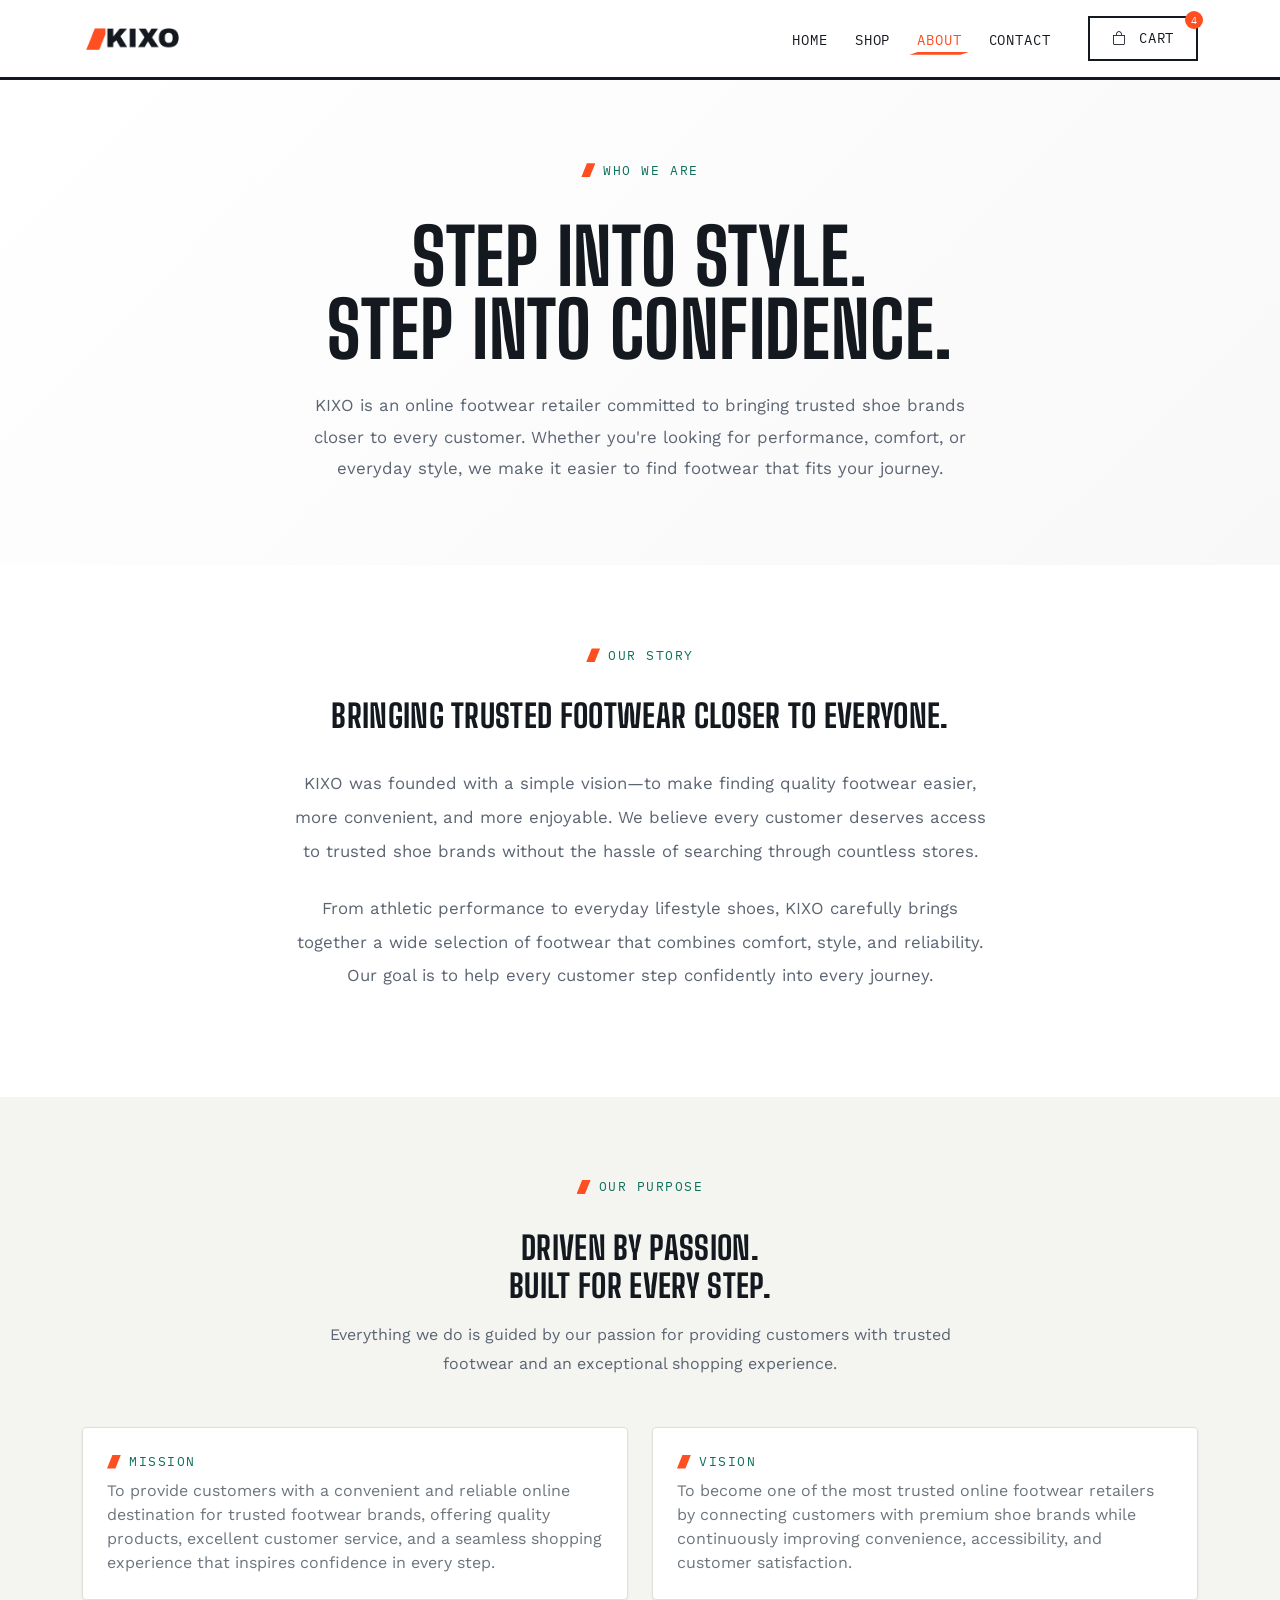
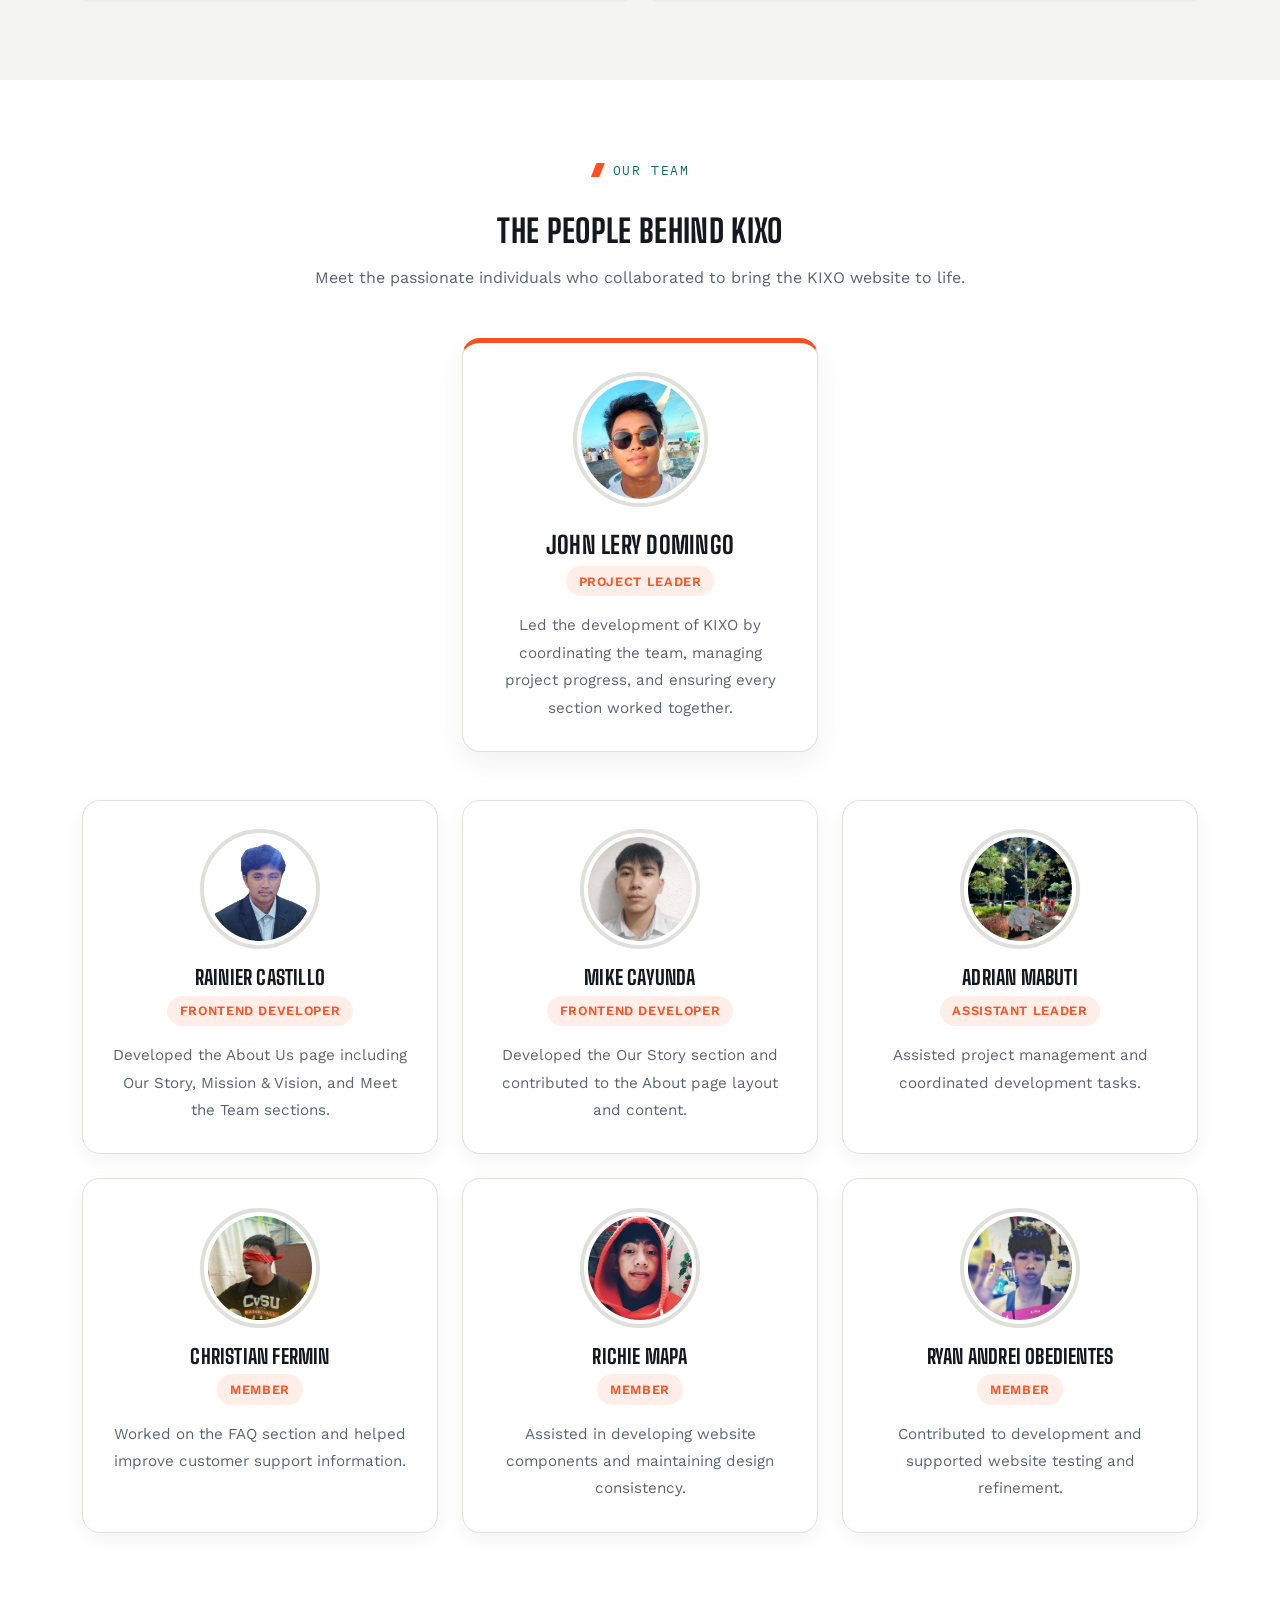
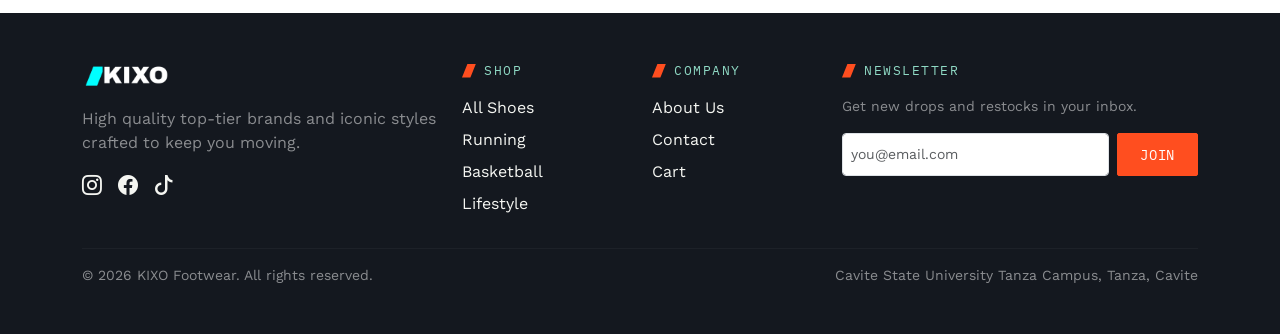
==== commit 160d8855: "17th Commit: team images" ====
--- a/about.html
+++ b/about.html
@@ -262,7 +262,7 @@
 
                         <div class="team-card leader-card reveal-up">
 
-                            <img src="images/no_appearance.avif" class="team-photo" alt="Leader">
+                            <img src="images/Domingo.jpg" class="team-photo" alt="Leader">
 
                             <h4 class="mt-4">
 
@@ -300,7 +300,7 @@
 
                         <div class="team-card reveal-up">
 
-                            <img src="images/no_appearance.avif" class="team-photo" alt="Rainier Castillo">
+                            <img src="images/Rainier.PNG" class="team-photo" alt="Rainier Castillo">
 
                             <h5 class="mt-3">
 
@@ -332,7 +332,7 @@
 
                         <div class="team-card reveal-up">
 
-                            <img src="images/no_appearance.avif" class="team-photo" alt="Mike Cayunda">
+                            <img src="images/mike.jpg" class="team-photo" alt="Mike Cayunda">
 
                             <h5 class="mt-3">
 
@@ -364,7 +364,7 @@
 
                         <div class="team-card reveal-up">
 
-                            <img src="images/no_appearance.avif" class="team-photo" alt="Adrian Mabuti">
+                            <img src="images/mabuti.jpg" class="team-photo" alt="Adrian Mabuti">
 
                             <h5 class="mt-3">
 
@@ -395,7 +395,7 @@
 
                         <div class="team-card reveal-up">
 
-                            <img src="images/no_appearance.avif" class="team-photo" alt="Christian Fermin">
+                            <img src="images/christian.jpg" class="team-photo" alt="Christian Fermin">
 
                             <h5 class="mt-3">
 
@@ -427,7 +427,7 @@
 
                         <div class="team-card reveal-up">
 
-                            <img src="images/no_appearance.avif" class="team-photo" alt="Richie Mapa">
+                            <img src="images/Mapa.jpg" class="team-photo" alt="Richie Mapa">
 
                             <h5 class="mt-3">
 
@@ -459,7 +459,7 @@
 
                         <div class="team-card reveal-up">
 
-                            <img src="images/no_appearance.avif" class="team-photo" alt="Ryan Andrei Obedientes">
+                            <img src="images/Ryan.jpg" class="team-photo" alt="Ryan Andrei Obedientes">
 
                             <h5 class="mt-3">
 
